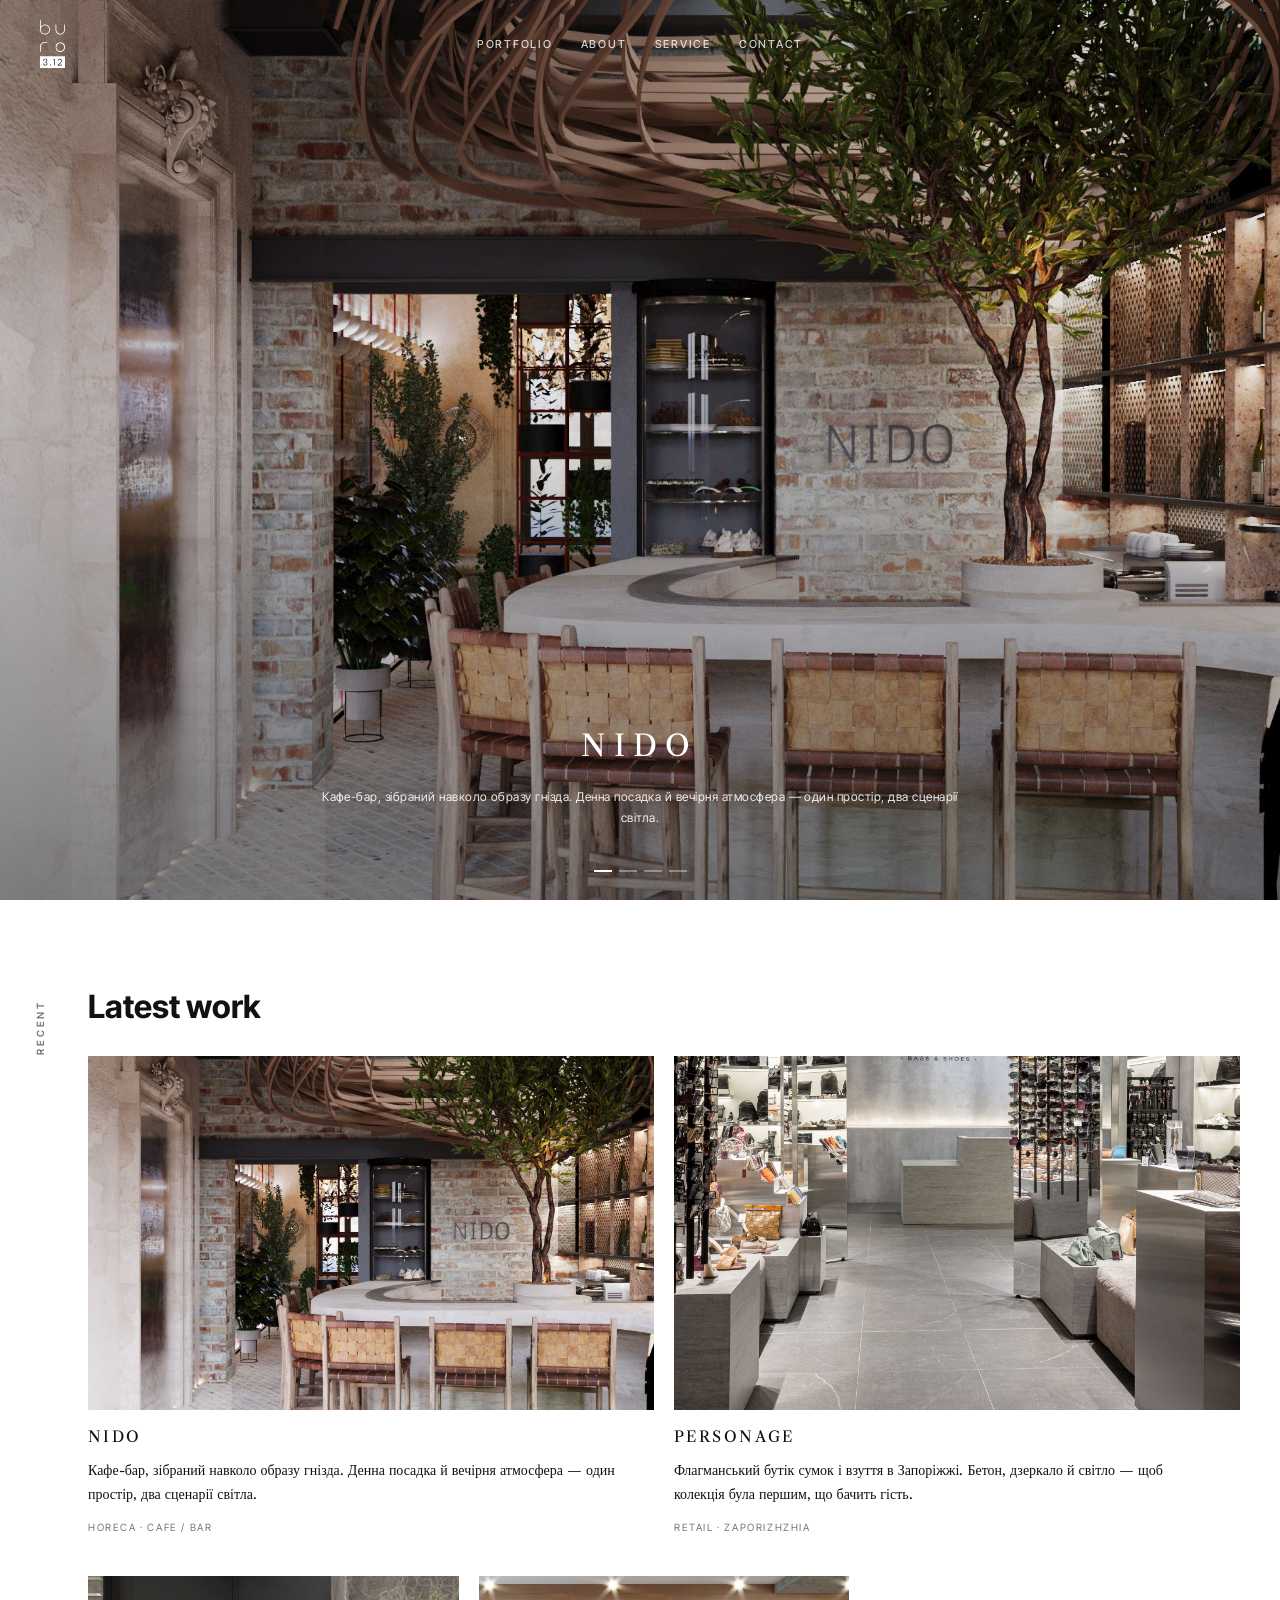
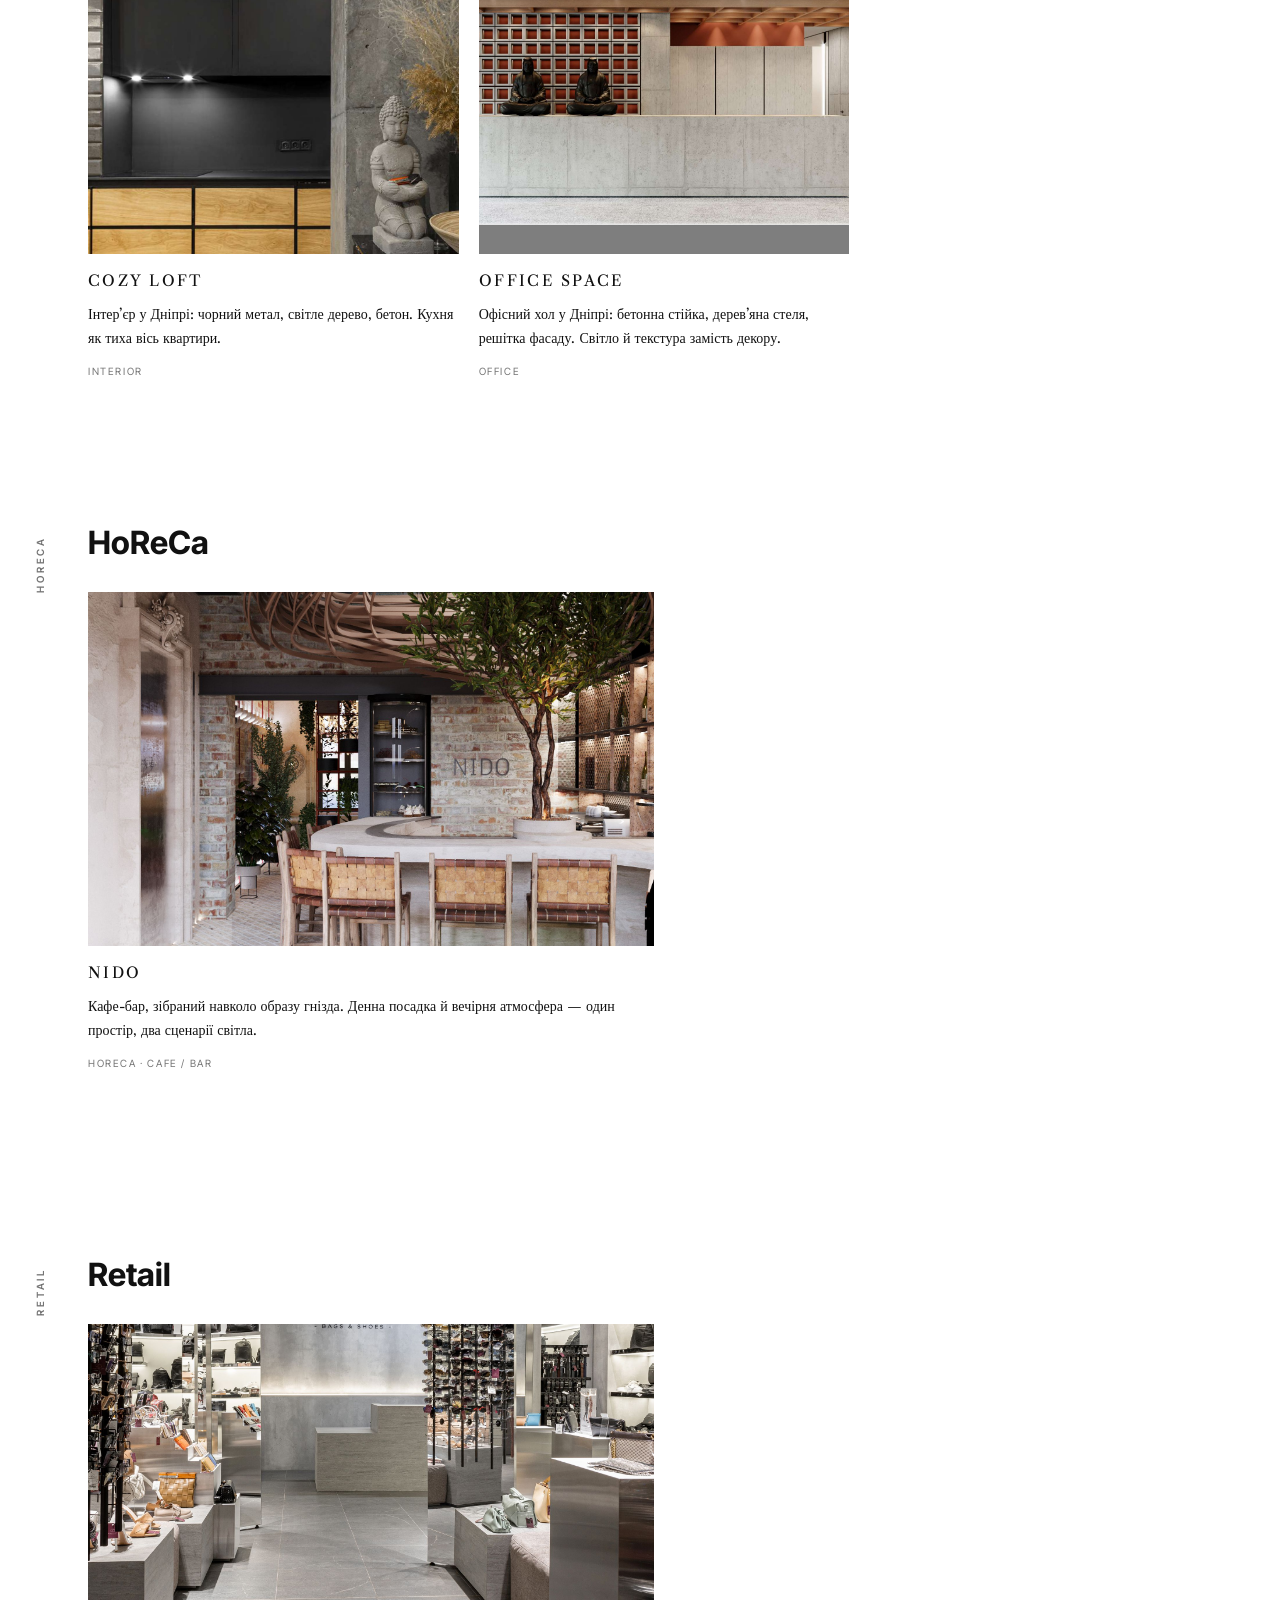
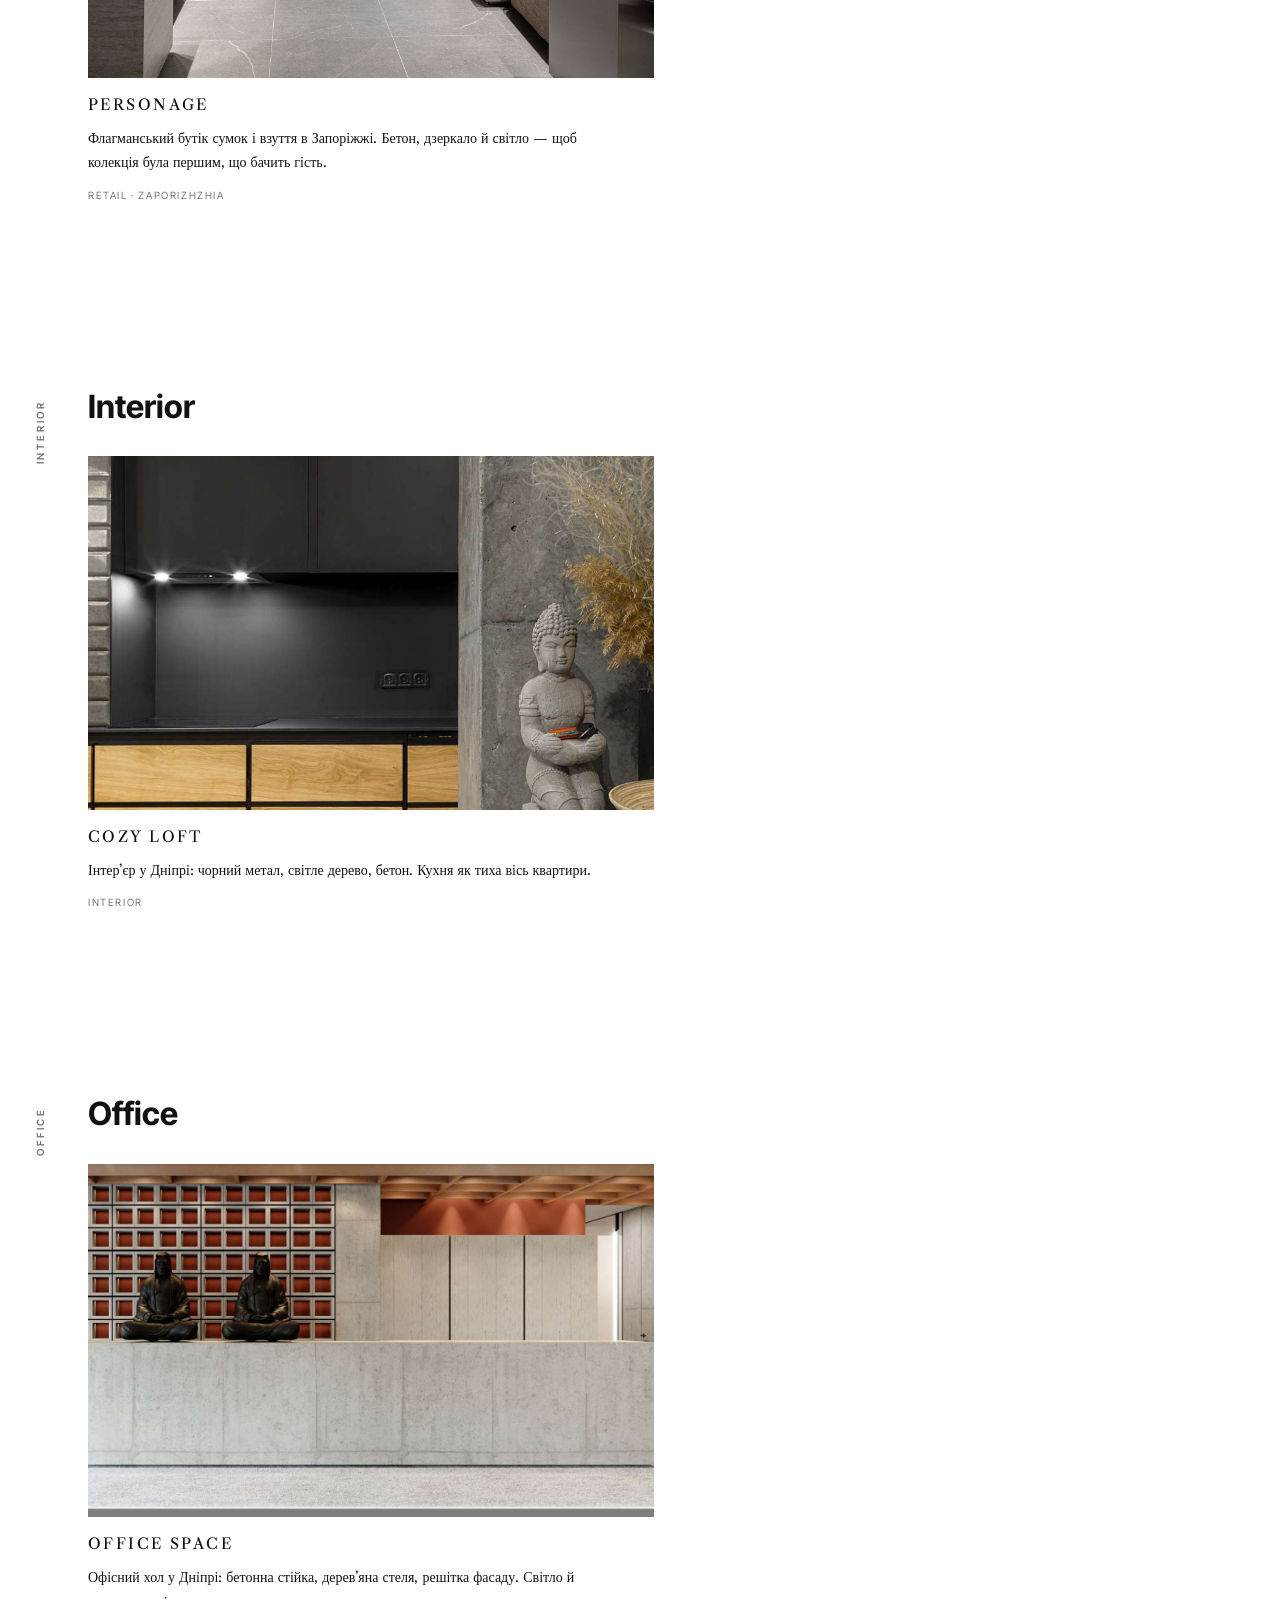
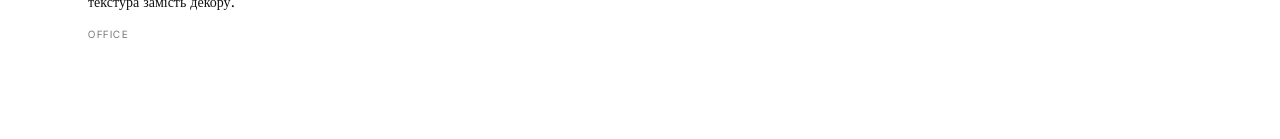
==== index.html @ 3a802e73 "Keep Kyiv, Dnipro, Ukraine only on Contact and drop the repeats elsewhere. Co-authored-by: Cursor <c" ====
﻿<!DOCTYPE html>
<html lang="uk">
<head>
<meta charset="UTF-8">
<meta name="viewport" content="width=device-width, initial-scale=1.0">
<title>buro 3.12</title>
<meta name="description" content="Архітектурне бюро комерційних просторів.">
<link rel="icon" href="img/logo-on-light.svg" type="image/svg+xml">
<link rel="preconnect" href="https://fonts.googleapis.com">
<link rel="preconnect" href="https://fonts.gstatic.com" crossorigin>
<link href="https://fonts.googleapis.com/css2?family=Inter+Tight:wght@400;500;600&family=Libre+Caslon+Text:ital,wght@0,400;0,700;1,400&display=swap" rel="stylesheet">
<link rel="stylesheet" href="css/site.css?v=11">
</head>
<body class="home">

<header class="site-header">
  <a class="brand" href="index.html" aria-label="buro 3.12">
    <img src="img/logo-on-photo.svg" alt="buro 3.12">
  </a>
  <nav class="nav-text">
    <a href="portfolio.html">Portfolio</a>
    <a href="about.html">About</a>
    <a href="services.html">Service</a>
    <a href="contact.html">Contact</a>
  </nav>
</header>

<section class="hero-slider" id="heroSlider">
  <a class="slide is-on" href="project-nido.html">
    <img src="img/nido-hero.jpg" alt="NIDO">
    <div class="slide-veil"></div>
    <div class="slide-copy">
      <h1>NIDO</h1>
      <p>Кафе-бар, зібраний навколо образу гнізда. Денна посадка й вечірня атмосфера — один простір, два сценарії світла.</p>
    </div>
  </a>
  <a class="slide" href="project-personage.html">
    <img src="img/personage-hero.jpg" alt="PERSONAGE">
    <div class="slide-veil"></div>
    <div class="slide-copy">
      <h1>PERSONAGE</h1>
      <p>Флагманський бутік сумок і взуття в Запоріжжі. Бетон, дзеркало й світло — щоб колекція була першим, що бачить гість.</p>
    </div>
  </a>
  <a class="slide" href="project-loft.html">
    <img src="img/loft-hero.jpg" alt="Cozy loft">
    <div class="slide-veil"></div>
    <div class="slide-copy">
      <h1>Cozy loft</h1>
      <p>Інтер’єр у Дніпрі: чорний метал, світле дерево, бетон. Кухня як тиха вісь квартири.</p>
    </div>
  </a>
  <a class="slide" href="project-office.html">
    <img src="img/office-hero.jpg" alt="Office space">
    <div class="slide-veil"></div>
    <div class="slide-copy">
      <h1>Office space</h1>
      <p>Офісний хол у Дніпрі: бетонна стійка, дерев’яна стеля, решітка фасаду. Світло й текстура замість декору.</p>
    </div>
  </a>
  <button class="arr prev" type="button" aria-label="Previous">
    <svg viewBox="0 0 24 24" fill="none" stroke="currentColor" stroke-width="1.4"><path d="M15 5L8 12l7 7"/></svg>
  </button>
  <button class="arr next" type="button" aria-label="Next">
    <svg viewBox="0 0 24 24" fill="none" stroke="currentColor" stroke-width="1.4"><path d="M9 5l7 7-7 7"/></svg>
  </button>
  <div class="dots" id="dots"></div>
</section>

<main>
  <section class="journal">
    <p class="journal-side">Recent</p>
    <div class="journal-inner">
      <h2 class="page-title">Latest work</h2>
      <div class="journal-featured">
        <a class="j-card" href="project-nido.html">
          <img src="img/nido-hero.jpg" alt="NIDO">
          <h3>NIDO</h3>
          <p>Кафе-бар, зібраний навколо образу гнізда. Денна посадка й вечірня атмосфера — один простір, два сценарії світла.</p>
          <span>HoReCa · Cafe / Bar</span>
        </a>
        <a class="j-card" href="project-personage.html">
          <img src="img/personage-hero.jpg" alt="PERSONAGE">
          <h3>PERSONAGE</h3>
          <p>Флагманський бутік сумок і взуття в Запоріжжі. Бетон, дзеркало й світло — щоб колекція була першим, що бачить гість.</p>
          <span>Retail · Zaporizhzhia</span>
        </a>
      </div>
      <div class="journal-grid">
        <a class="j-card" href="project-loft.html">
          <img src="img/loft-hero.jpg" alt="Cozy loft">
          <h3>Cozy loft</h3>
          <p>Інтер’єр у Дніпрі: чорний метал, світле дерево, бетон. Кухня як тиха вісь квартири.</p>
          <span>Interior</span>
        </a>
        <a class="j-card" href="project-office.html">
          <img src="img/office-hero.jpg" alt="Office space">
          <h3>Office space</h3>
          <p>Офісний хол у Дніпрі: бетонна стійка, дерев’яна стеля, решітка фасаду. Світло й текстура замість декору.</p>
          <span>Office</span>
        </a>
      </div>
    </div>
  </section>

  <section class="journal">
    <p class="journal-side">HoReCa</p>
    <div class="journal-inner">
      <h2 class="page-title">HoReCa</h2>
      <div class="journal-featured">
        <a class="j-card" href="project-nido.html">
          <img src="img/nido-hero.jpg" alt="NIDO">
          <h3>NIDO</h3>
          <p>Кафе-бар, зібраний навколо образу гнізда. Денна посадка й вечірня атмосфера — один простір, два сценарії світла.</p>
          <span>HoReCa · Cafe / Bar</span>
        </a>
      </div>
    </div>
  </section>

  <section class="journal">
    <p class="journal-side">Retail</p>
    <div class="journal-inner">
      <h2 class="page-title">Retail</h2>
      <div class="journal-featured">
        <a class="j-card" href="project-personage.html">
          <img src="img/personage-hero.jpg" alt="PERSONAGE">
          <h3>PERSONAGE</h3>
          <p>Флагманський бутік сумок і взуття в Запоріжжі. Бетон, дзеркало й світло — щоб колекція була першим, що бачить гість.</p>
          <span>Retail · Zaporizhzhia</span>
        </a>
      </div>
    </div>
  </section>

  <section class="journal">
    <p class="journal-side">Interior</p>
    <div class="journal-inner">
      <h2 class="page-title">Interior</h2>
      <div class="journal-featured">
        <a class="j-card" href="project-loft.html">
          <img src="img/loft-hero.jpg" alt="Cozy loft">
          <h3>Cozy loft</h3>
          <p>Інтер’єр у Дніпрі: чорний метал, світле дерево, бетон. Кухня як тиха вісь квартири.</p>
          <span>Interior</span>
        </a>
      </div>
    </div>
  </section>

  <section class="journal">
    <p class="journal-side">Office</p>
    <div class="journal-inner">
      <h2 class="page-title">Office</h2>
      <div class="journal-featured">
        <a class="j-card" href="project-office.html">
          <img src="img/office-hero.jpg" alt="Office space">
          <h3>Office space</h3>
          <p>Офісний хол у Дніпрі: бетонна стійка, дерев’яна стеля, решітка фасаду. Світло й текстура замість декору.</p>
          <span>Office</span>
        </a>
      </div>
    </div>
  </section>
</main>

<script src="js/site.js?v=10"></script>
</body>
</html>
---- css/site.css ----
:root {
  --ink: #111;
  --paper: #fff;
  --muted: #757575;
  --line: #e6e6e6;
  --serif: "Libre Caslon Text", "Times New Roman", serif;
  --sans: "Inter Tight", Helvetica, Arial, sans-serif;
}
*, *::before, *::after { box-sizing: border-box; margin: 0; padding: 0; }
html { scroll-behavior: smooth; }
body {
  background: var(--paper);
  color: var(--ink);
  font-family: var(--sans);
  font-size: 15px;
  line-height: 1.7;
  -webkit-font-smoothing: antialiased;
}
img, video { max-width: 100%; display: block; }
a { color: inherit; text-decoration: none; }
button, input, select, textarea { font-family: inherit; color: inherit; }
button { background: none; border: none; cursor: pointer; }
::selection { background: var(--ink); color: var(--paper); }
:focus-visible { outline: 1px solid var(--ink); outline-offset: 3px; }

.site-header {
  position: fixed; inset: 0 0 auto 0;
  z-index: 50;
  height: 88px;
  display: grid;
  grid-template-columns: 1fr auto 1fr;
  align-items: center;
  padding: 0 40px;
  background: transparent;
  transition: background .25s ease, color .25s ease;
}
.page .site-header { color: var(--ink); }
.home .site-header,
.has-hero .site-header { color: var(--paper); }
.site-header.is-solid {
  background: var(--paper);
  color: var(--ink);
}
.brand { justify-self: start; }
.brand img { height: 48px; width: auto; display: block; }
.nav-text {
  justify-self: center;
  display: flex; gap: 28px;
  font-size: 11px;
  font-weight: 500;
  letter-spacing: .16em;
  text-transform: uppercase;
}
.nav-text a { opacity: .78; transition: opacity .2s; }
.nav-text a:hover, .nav-text a.active { opacity: 1; }

/* HOME SLIDER */
.hero-slider {
  position: relative;
  height: 100svh;
  overflow: hidden;
  background: var(--ink);
}
.slide {
  position: absolute; inset: 0;
  opacity: 0;
  pointer-events: none;
  transition: opacity 1.1s ease;
}
.slide.is-on {
  opacity: 1;
  pointer-events: auto;
  z-index: 1;
}
.slide img {
  width: 100%; height: 100%;
  object-fit: cover;
}
.slide-veil {
  position: absolute; inset: 0;
  background: linear-gradient(180deg, rgba(0,0,0,.18) 0%, rgba(0,0,0,.08) 40%, rgba(0,0,0,.45) 100%);
}
.slide-copy {
  position: absolute; left: 0; right: 0; bottom: 72px;
  z-index: 2;
  text-align: center;
  color: var(--paper);
  padding: 0 24px;
}
.slide-copy h1 {
  font-family: var(--serif);
  font-weight: 400;
  font-size: clamp(1.4rem, 3vw, 1.85rem);
  letter-spacing: .28em;
  text-transform: uppercase;
  margin-bottom: 16px;
}
.slide-copy p {
  max-width: 42rem;
  margin: 0 auto;
  font-size: 12px;
  font-weight: 400;
  letter-spacing: .04em;
  line-height: 1.7;
  opacity: .9;
}
.arr {
  position: absolute; top: 50%; z-index: 3;
  width: 48px; height: 48px;
  transform: translateY(-50%);
  color: var(--paper);
  opacity: 0;
  transition: opacity .25s;
}
.hero-slider:hover .arr { opacity: .85; }
.arr:hover { opacity: 1; }
.arr.prev { left: 18px; }
.arr.next { right: 18px; }
.arr svg { width: 22px; height: 22px; display: block; margin: 0 auto; }
.dots {
  position: absolute; left: 0; right: 0; bottom: 28px; z-index: 3;
  display: flex; justify-content: center; gap: 7px;
}
.dots button {
  width: 18px; height: 2px;
  background: var(--paper);
  opacity: .35;
}
.dots button.is-on { opacity: 1; }

/* INNER */
.wrap { width: min(1180px, calc(100% - 56px)); margin: 0 auto; }
.page-main { padding: 128px 0 96px; }
.kicker {
  font-size: 10px;
  font-weight: 600;
  letter-spacing: .22em;
  text-transform: uppercase;
  color: var(--muted);
}
h1.page-title, .project-head h1 {
  font-family: var(--serif);
  font-weight: 400;
  letter-spacing: .18em;
  text-transform: uppercase;
}
.page-title { font-size: clamp(1.5rem, 3vw, 2rem); margin: 14px 0 22px; }
.lead { max-width: 38rem; color: var(--muted); font-family: var(--serif); font-size: 1.02rem; line-height: 1.75; }

/* PORTFOLIO GRID */
.work-grid {
  padding: 128px 40px 80px;
  display: grid;
  grid-template-columns: repeat(2, 1fr);
  gap: 28px 18px;
}
.work-card img { width: 100%; aspect-ratio: 4/5; object-fit: cover; }
.work-card h2 {
  font-family: var(--serif);
  font-size: .95rem;
  font-weight: 400;
  letter-spacing: .16em;
  text-transform: uppercase;
  margin-top: 12px;
}
.work-card span {
  display: block;
  font-size: 10px;
  letter-spacing: .16em;
  text-transform: uppercase;
  color: var(--muted);
  margin-top: 4px;
}

/* HOME JOURNAL */
.journal {
  position: relative;
  padding: 80px 40px 56px 88px;
  max-width: 1440px;
  margin: 0 auto;
}
.journal-side {
  position: absolute;
  left: 32px;
  top: 100px;
  writing-mode: vertical-rl;
  transform: rotate(180deg);
  font-size: 10px;
  font-weight: 600;
  letter-spacing: .28em;
  text-transform: uppercase;
  color: var(--muted);
}
.journal .page-title { margin-top: 0; }
.journal-featured {
  display: grid;
  grid-template-columns: 1fr 1fr;
  gap: 36px 20px;
  margin-bottom: 40px;
}
.journal-grid {
  display: grid;
  grid-template-columns: repeat(3, 1fr);
  gap: 36px 20px;
}
.j-card img {
  width: 100%;
  aspect-ratio: 16 / 10;
  object-fit: cover;
  transition: opacity .25s;
}
.journal-grid .j-card img { aspect-ratio: 4 / 3; }
.journal-mix {
  display: grid;
  grid-template-columns: 1.45fr 1fr 1fr;
  gap: 36px 18px;
  align-items: start;
}
.journal-mix .j-card.is-lead img { aspect-ratio: 16 / 10; }
.journal-mix .j-card:not(.is-lead) img { aspect-ratio: 3 / 4; }
.j-card:hover img { opacity: .82; }
.j-card[hidden] { display: none; }

.page-screen { padding: 128px 0 72px; }
.page-screen .journal { padding-top: 40px; }
.page-title-center { text-align: center; margin-bottom: 8px; }
.filters {
  display: flex;
  flex-wrap: wrap;
  gap: 8px 22px;
  margin: 8px 0 36px;
  font-size: 10px;
  font-weight: 500;
  letter-spacing: .18em;
  text-transform: uppercase;
}
.filters button { color: var(--muted); }
.filters button.is-on,
.filters button:hover { color: var(--ink); }

.about-copy {
  font-family: var(--serif);
  font-size: 1.08rem;
  line-height: 1.85;
  max-width: 46rem;
  margin: 28px 0 48px;
}
.about-copy p + p { margin-top: 1.15em; }
.about-cols {
  display: grid;
  grid-template-columns: 1fr 1fr;
  gap: 40px 64px;
  margin-bottom: 56px;
  max-width: 860px;
}
.about-cols h3 {
  font-size: 10px;
  font-weight: 600;
  letter-spacing: .2em;
  text-transform: uppercase;
  margin-bottom: 10px;
}
.about-cols p { color: var(--muted); font-family: var(--serif); }

.inquiry {
  display: grid;
  grid-template-columns: 1fr 1fr;
  gap: 40px 64px;
  margin: 36px 0 56px;
}
.inquiry h2 {
  font-family: var(--serif);
  font-size: 1.15rem;
  font-weight: 400;
  letter-spacing: .14em;
  text-transform: uppercase;
  margin-bottom: 12px;
}
.inquiry a, .inquiry p { font-size: 1.05rem; }

.journal-wide {
  width: 100%;
  aspect-ratio: 16 / 8;
  object-fit: cover;
  margin-top: 48px;
}
.j-card h3 {
  font-family: var(--serif);
  font-size: .95rem;
  font-weight: 400;
  letter-spacing: .16em;
  text-transform: uppercase;
  margin-top: 14px;
}
.j-card p {
  font-family: var(--serif);
  font-size: 14px;
  line-height: 1.75;
  color: var(--ink);
  margin-top: 8px;
  max-width: 38em;
}
.j-card span {
  display: block;
  font-size: 10px;
  letter-spacing: .16em;
  text-transform: uppercase;
  color: var(--muted);
  margin-top: 12px;
}

/* PROJECT */
.project-hero {
  position: relative;
  height: 100svh;
  overflow: hidden;
  color: var(--paper);
}
.project-hero img {
  width: 100%; height: 100%;
  object-fit: cover;
}
.project-hero .slide-veil { pointer-events: none; }
.project-hero-copy {
  position: absolute; inset: 0;
  display: flex; flex-direction: column;
  align-items: center; justify-content: center;
  text-align: center;
  padding: 0 24px 80px;
  z-index: 2;
}
.project-hero-copy .cat {
  font-size: 10px;
  letter-spacing: .22em;
  text-transform: uppercase;
  margin-bottom: 14px;
  opacity: .85;
}
.project-hero-copy h1 {
  font-family: var(--serif);
  font-weight: 400;
  font-size: clamp(1.6rem, 3.4vw, 2.2rem);
  letter-spacing: .28em;
}
.project-hero-copy .lede {
  position: absolute; left: 0; right: 0; bottom: 56px;
  margin: 0 auto;
  max-width: 44rem;
  color: var(--paper);
  font-family: var(--sans);
  font-size: 12px;
  letter-spacing: .04em;
  opacity: .9;
}

.project-intro {
  width: min(1100px, calc(100% - 56px));
  margin: 0 auto;
  padding: 72px 0 48px;
  display: grid;
  grid-template-columns: 220px 1fr;
  gap: 48px 64px;
  align-items: start;
}
.facts h4 {
  font-size: 10px;
  font-weight: 600;
  letter-spacing: .2em;
  text-transform: uppercase;
  margin: 0 0 4px;
}
.facts p { color: var(--muted); font-size: 13px; margin-bottom: 18px; }
.project-intro .story {
  font-family: var(--serif);
  font-size: 1.05rem;
  line-height: 1.8;
}
.project-intro .story p + p { margin-top: 1.1em; }

.trio {
  width: min(1280px, calc(100% - 28px));
  margin: 0 auto 8px;
  display: grid;
  grid-template-columns: 1fr 1fr 1fr;
  gap: 8px;
}
.trio img { width: 100%; height: 72vh; object-fit: cover; }

.split {
  width: min(1100px, calc(100% - 56px));
  margin: 28px auto;
  display: grid;
  grid-template-columns: 1fr 1fr;
  gap: 36px 48px;
  align-items: center;
}
.split img { width: 100%; }
.split p {
  font-family: var(--serif);
  font-size: 1.05rem;
  line-height: 1.8;
}
.caption {
  width: min(720px, calc(100% - 56px));
  margin: 28px auto 48px;
  text-align: center;
  font-family: var(--serif);
  font-size: 1.05rem;
  line-height: 1.8;
}
.wide {
  width: min(1180px, calc(100% - 40px));
  margin: 8px auto 36px;
}
.wide img { width: 100%; max-height: 86vh; object-fit: cover; }

.next-proj {
  display: block;
  text-align: center;
  padding: 56px 24px 24px;
  font-family: var(--serif);
  font-size: 12px;
  letter-spacing: .22em;
  text-transform: uppercase;
}

/* ABOUT / SERVICE / CONTACT */
.cols-2 {
  display: grid;
  grid-template-columns: 1fr 1fr;
  gap: 56px;
  margin-top: 40px;
  max-width: 920px;
}
.cols-2 h3 {
  font-family: var(--serif);
  font-size: 1.05rem;
  font-weight: 400;
  letter-spacing: .08em;
  margin-bottom: 10px;
}
.cols-2 p { color: var(--muted); margin-bottom: 28px; font-family: var(--serif); }
.about-photos {
  margin-top: 56px;
  display: grid;
  grid-template-columns: 1fr 1.15fr 1fr;
  gap: 10px;
}
.about-photos img { width: 100%; height: 420px; object-fit: cover; }

.contact-boxes {
  display: grid;
  grid-template-columns: repeat(3, 1fr);
  gap: 12px;
  margin: 40px 0 48px;
}
.contact-boxes article {
  background: #f3f3f3;
  padding: 32px 24px;
  text-align: center;
}
.contact-boxes h3 {
  font-size: 10px;
  letter-spacing: .2em;
  text-transform: uppercase;
  margin-bottom: 8px;
}
.contact-boxes p, .contact-boxes a { color: var(--muted); font-size: 14px; }

form { max-width: 640px; display: grid; gap: 18px; }
label {
  display: block;
  font-size: 10px;
  letter-spacing: .18em;
  text-transform: uppercase;
  margin-bottom: 8px;
  color: var(--muted);
}
input, select, textarea {
  width: 100%;
  border: 0;
  border-bottom: 1px solid var(--line);
  background: transparent;
  padding: 10px 0;
  outline: none;
}
textarea { min-height: 110px; resize: vertical; }
.row-2 { display: grid; grid-template-columns: 1fr 1fr; gap: 18px; }
.btn {
  display: inline-flex; align-items: center; justify-content: center;
  padding: 12px 28px;
  font-size: 10px;
  font-weight: 600;
  letter-spacing: .2em;
  text-transform: uppercase;
  background: var(--ink);
  color: var(--paper);
  border: 1px solid var(--ink);
  width: fit-content;
}
.form-note { font-size: 12px; color: var(--muted); }

footer.site-foot {
  padding: 28px 40px 36px;
  display: flex; justify-content: space-between; gap: 16px; flex-wrap: wrap;
  font-size: 10px;
  letter-spacing: .16em;
  text-transform: uppercase;
  color: var(--muted);
}

@media (max-width: 900px) {
  .site-header { padding: 0 18px; height: 72px; }
  .nav-text { gap: 14px; font-size: 9px; }
  .brand img { height: 40px; }
  .journal { padding: 64px 18px 40px; }
  .journal-side {
    position: static;
    writing-mode: horizontal-tb;
    transform: none;
    margin-bottom: 10px;
  }
  .journal-featured, .journal-grid, .journal-mix, .work-grid, .project-intro, .split, .cols-2, .contact-boxes, .about-photos, .trio, .about-cols, .inquiry {
    grid-template-columns: 1fr;
  }
  .journal-mix .j-card img { aspect-ratio: 16 / 10; }
  .trio img { height: 52vh; }
  .work-grid { padding: 100px 18px 64px; }
  .about-photos img { height: 260px; }
  .row-2 { grid-template-columns: 1fr; }
  .arr { opacity: .7; }
}
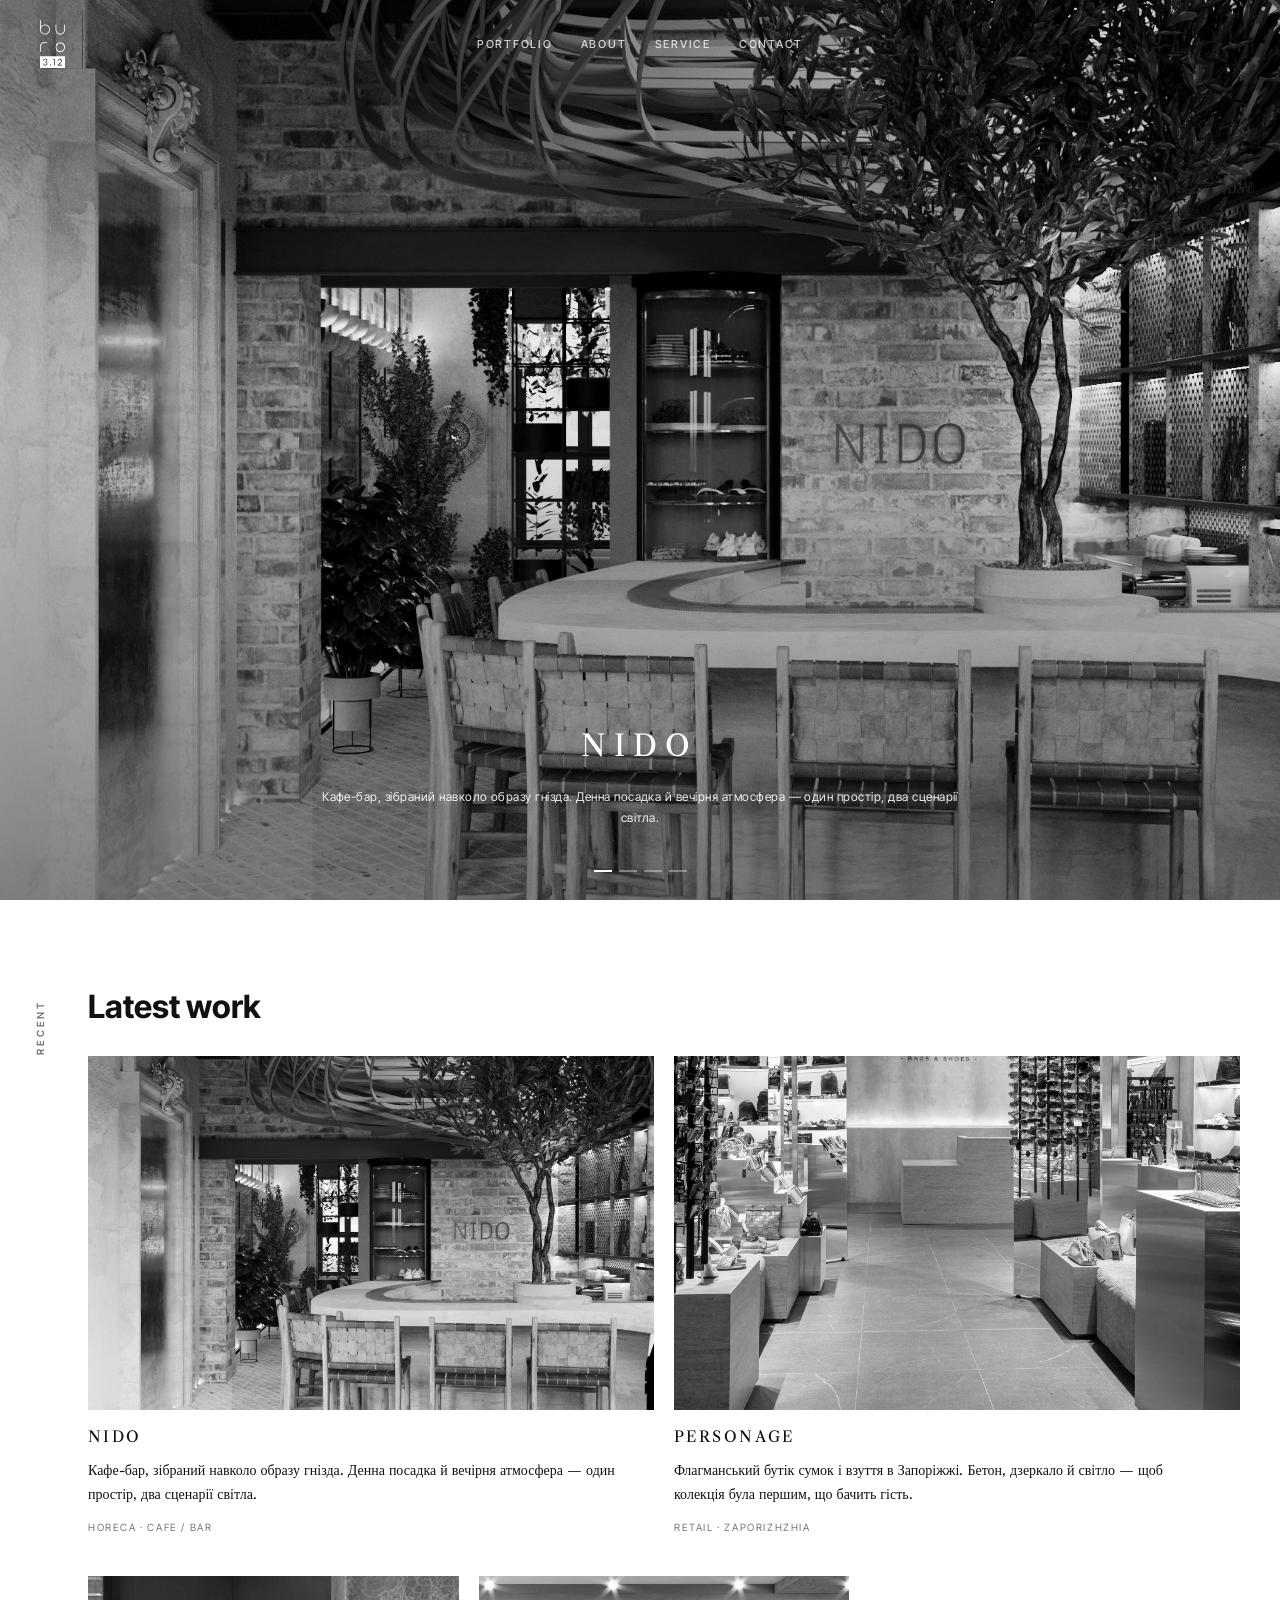
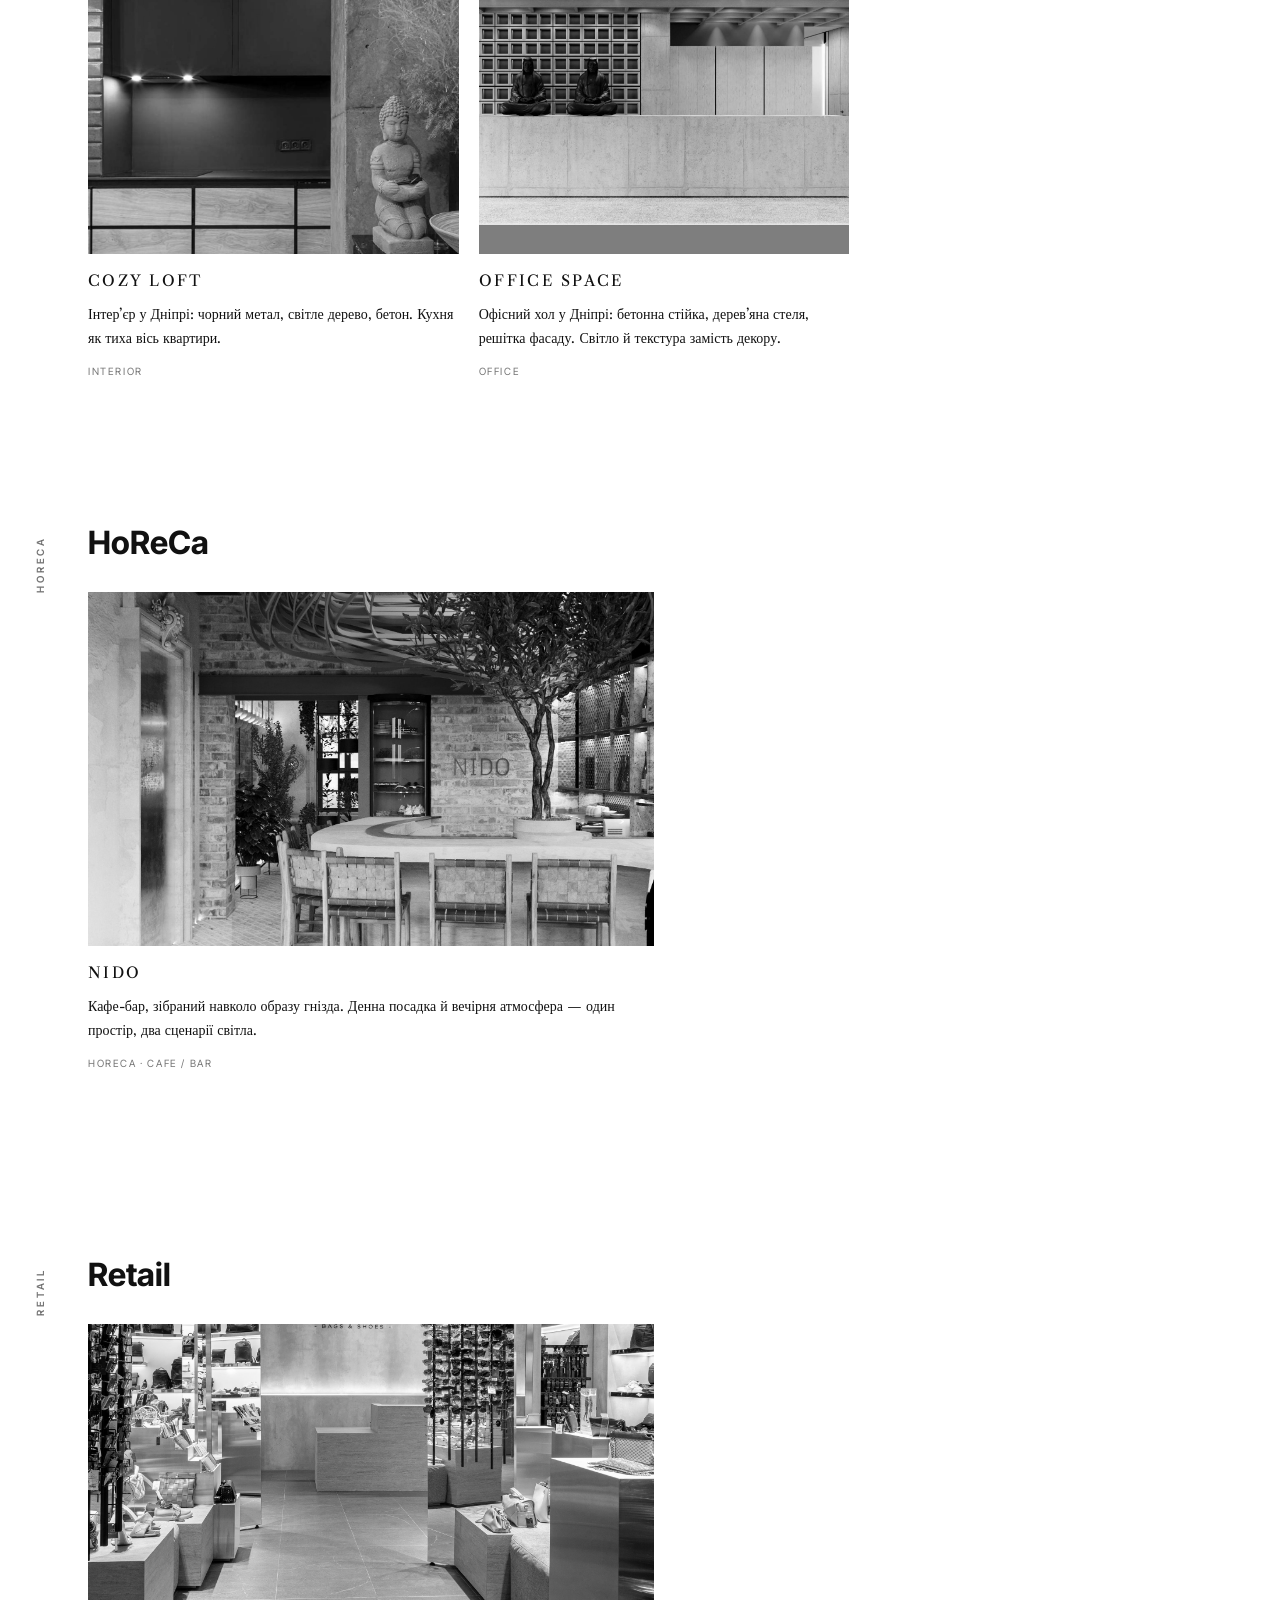
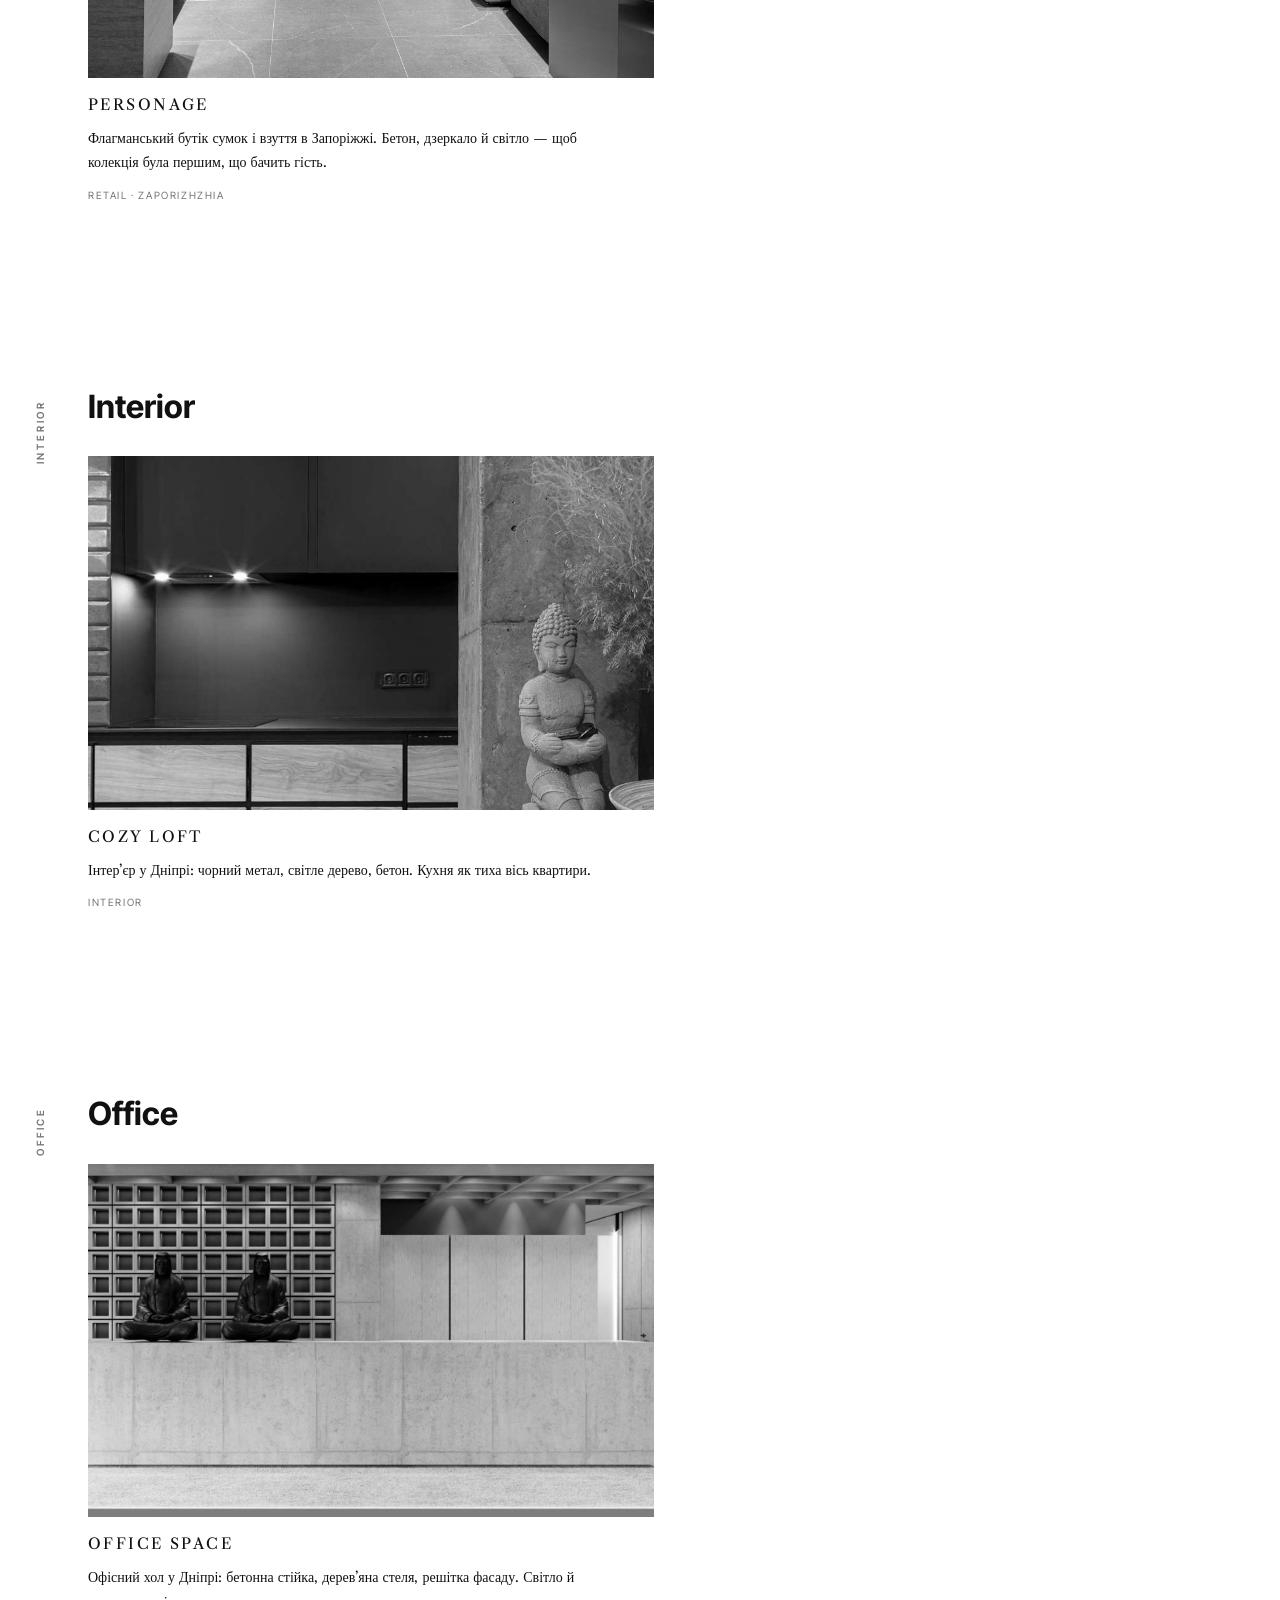
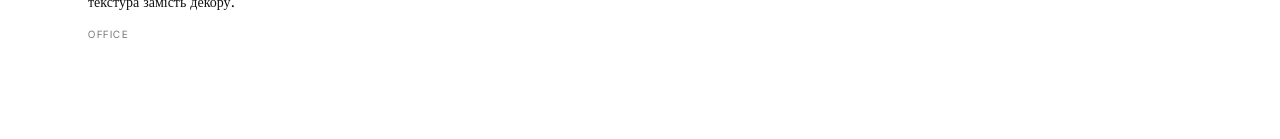
==== commit 265296bb: "Bring back grayscale photos that turn color on hover. Co-authored-by: Cursor <cursoragent@cursor.com" ====
--- a/index.html
+++ b/index.html
@@ -9,7 +9,7 @@
 <link rel="preconnect" href="https://fonts.googleapis.com">
 <link rel="preconnect" href="https://fonts.gstatic.com" crossorigin>
 <link href="https://fonts.googleapis.com/css2?family=Inter+Tight:wght@400;500;600&family=Libre+Caslon+Text:ital,wght@0,400;0,700;1,400&display=swap" rel="stylesheet">
-<link rel="stylesheet" href="css/site.css?v=11">
+<link rel="stylesheet" href="css/site.css?v=12">
 </head>
 <body class="home">
 
--- a/css/site.css
+++ b/css/site.css
@@ -75,6 +75,13 @@
 .slide img {
   width: 100%; height: 100%;
   object-fit: cover;
+  filter: grayscale(1) contrast(1.08);
+  transform: scale(1.04);
+  transition: filter .45s ease, transform .6s ease;
+}
+.hero-slider:hover .slide.is-on img {
+  filter: grayscale(0);
+  transform: scale(1.06);
 }
 .slide-veil {
   position: absolute; inset: 0;
@@ -154,7 +161,14 @@
   grid-template-columns: repeat(2, 1fr);
   gap: 28px 18px;
 }
-.work-card img { width: 100%; aspect-ratio: 4/5; object-fit: cover; }
+.work-card img {
+  width: 100%;
+  aspect-ratio: 4/5;
+  object-fit: cover;
+  filter: grayscale(1);
+  transition: filter .45s ease, transform .6s ease;
+}
+.work-card:hover img { filter: grayscale(0); transform: scale(1.03); }
 .work-card h2 {
   font-family: var(--serif);
   font-size: .95rem;
@@ -207,7 +221,9 @@
   width: 100%;
   aspect-ratio: 16 / 10;
   object-fit: cover;
-  transition: opacity .25s;
+  filter: grayscale(1);
+  transition: filter .45s ease, transform .6s ease;
+  display: block;
 }
 .journal-grid .j-card img { aspect-ratio: 4 / 3; }
 .journal-mix {
@@ -218,7 +234,7 @@
 }
 .journal-mix .j-card.is-lead img { aspect-ratio: 16 / 10; }
 .journal-mix .j-card:not(.is-lead) img { aspect-ratio: 3 / 4; }
-.j-card:hover img { opacity: .82; }
+.j-card:hover img { filter: grayscale(0); transform: scale(1.03); }
 .j-card[hidden] { display: none; }
 
 .page-screen { padding: 128px 0 72px; }
@@ -283,6 +299,12 @@
   aspect-ratio: 16 / 8;
   object-fit: cover;
   margin-top: 48px;
+  filter: grayscale(1);
+  transition: filter .45s ease, transform .6s ease;
+}
+.journal-wide:hover {
+  filter: grayscale(0);
+  transform: scale(1.03);
 }
 .j-card h3 {
   font-family: var(--serif);
@@ -319,6 +341,13 @@
 .project-hero img {
   width: 100%; height: 100%;
   object-fit: cover;
+  filter: grayscale(1) contrast(1.08);
+  transform: scale(1.04);
+  transition: filter .45s ease, transform .6s ease;
+}
+.project-hero:hover img {
+  filter: grayscale(0);
+  transform: scale(1.06);
 }
 .project-hero .slide-veil { pointer-events: none; }
 .project-hero-copy {
@@ -384,7 +413,12 @@
   grid-template-columns: 1fr 1fr 1fr;
   gap: 8px;
 }
-.trio img { width: 100%; height: 72vh; object-fit: cover; }
+.trio img {
+  width: 100%; height: 72vh; object-fit: cover;
+  filter: grayscale(1);
+  transition: filter .45s ease, transform .6s ease;
+}
+.trio img:hover { filter: grayscale(0); transform: scale(1.03); }
 
 .split {
   width: min(1100px, calc(100% - 56px));
@@ -394,7 +428,12 @@
   gap: 36px 48px;
   align-items: center;
 }
-.split img { width: 100%; }
+.split img {
+  width: 100%;
+  filter: grayscale(1);
+  transition: filter .45s ease, transform .6s ease;
+}
+.split img:hover { filter: grayscale(0); transform: scale(1.03); }
 .split p {
   font-family: var(--serif);
   font-size: 1.05rem;
@@ -411,8 +450,14 @@
 .wide {
   width: min(1180px, calc(100% - 40px));
   margin: 8px auto 36px;
-}
-.wide img { width: 100%; max-height: 86vh; object-fit: cover; }
+  overflow: hidden;
+}
+.wide img {
+  width: 100%; max-height: 86vh; object-fit: cover;
+  filter: grayscale(1);
+  transition: filter .45s ease, transform .6s ease;
+}
+.wide img:hover { filter: grayscale(0); transform: scale(1.03); }
 
 .next-proj {
   display: block;
@@ -446,7 +491,12 @@
   grid-template-columns: 1fr 1.15fr 1fr;
   gap: 10px;
 }
-.about-photos img { width: 100%; height: 420px; object-fit: cover; }
+.about-photos img {
+  width: 100%; height: 420px; object-fit: cover;
+  filter: grayscale(1);
+  transition: filter .45s ease, transform .6s ease;
+}
+.about-photos img:hover { filter: grayscale(0); transform: scale(1.03); }
 
 .contact-boxes {
   display: grid;
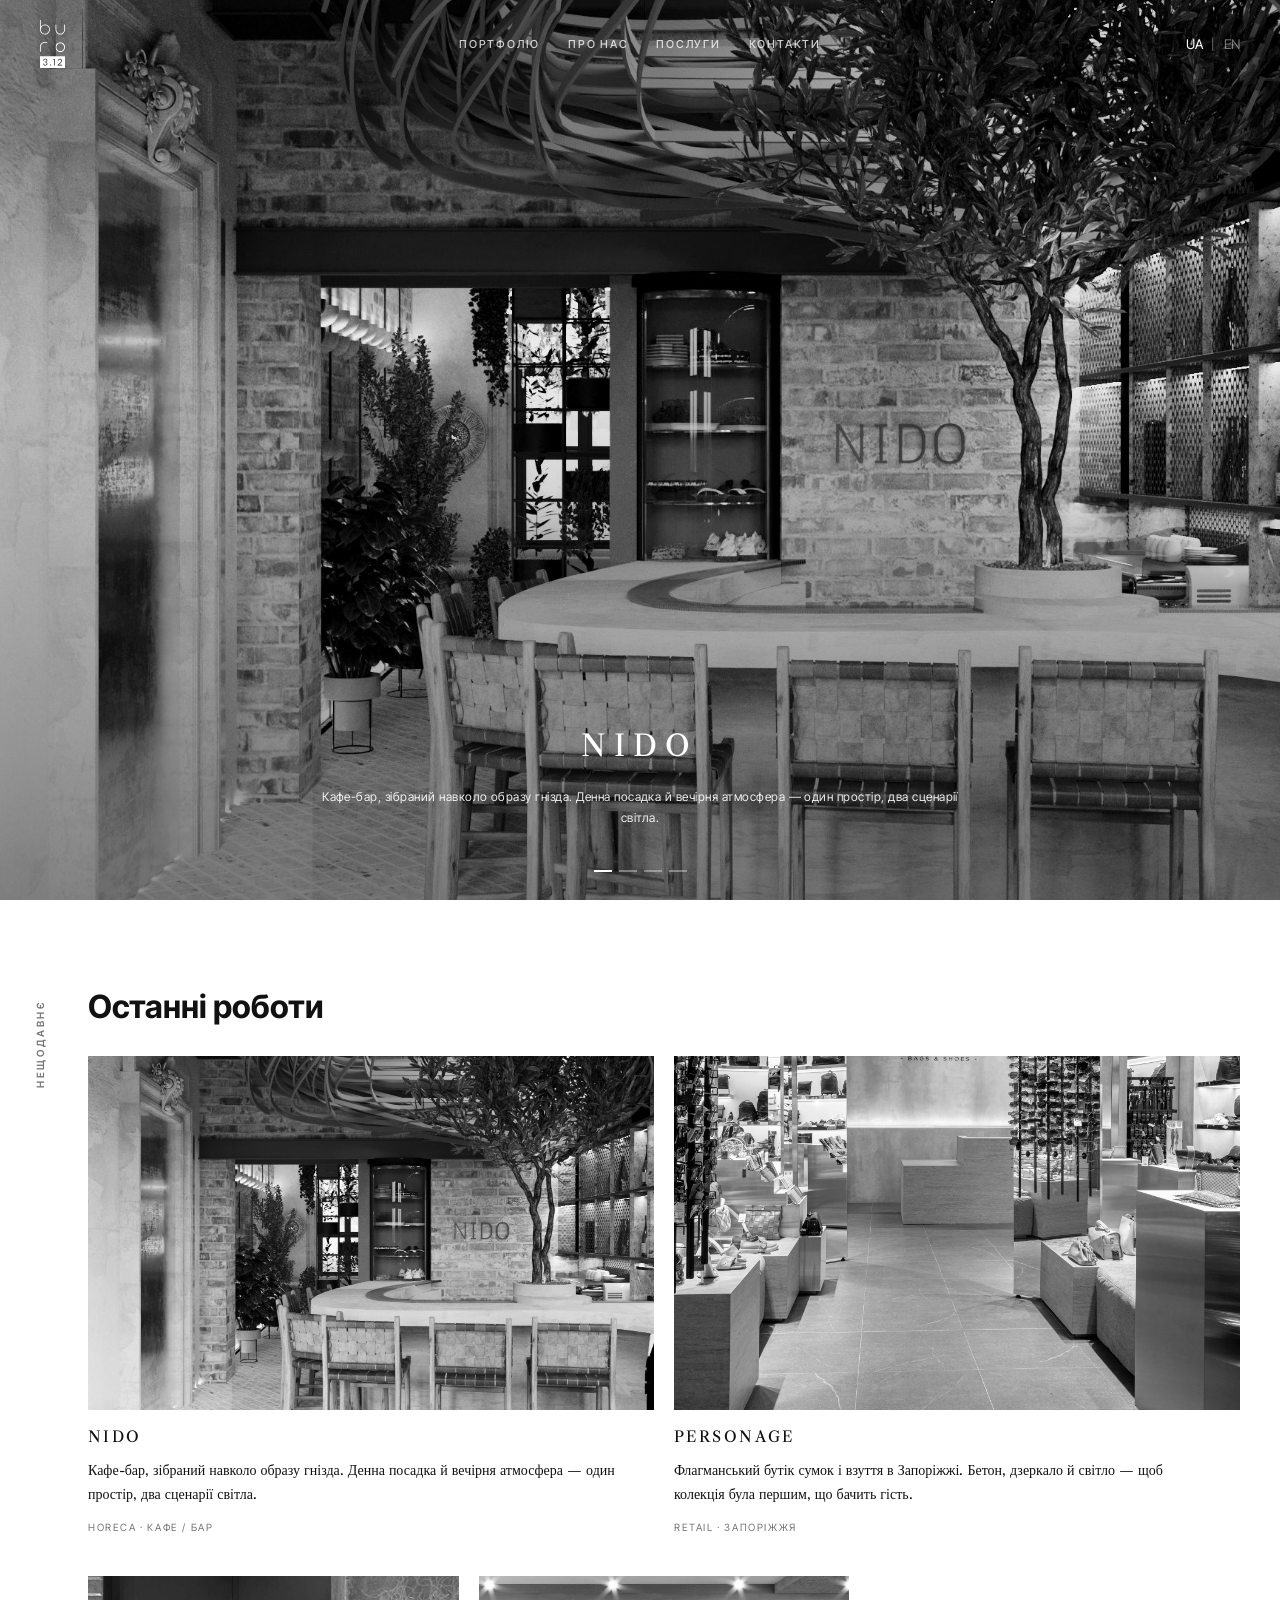
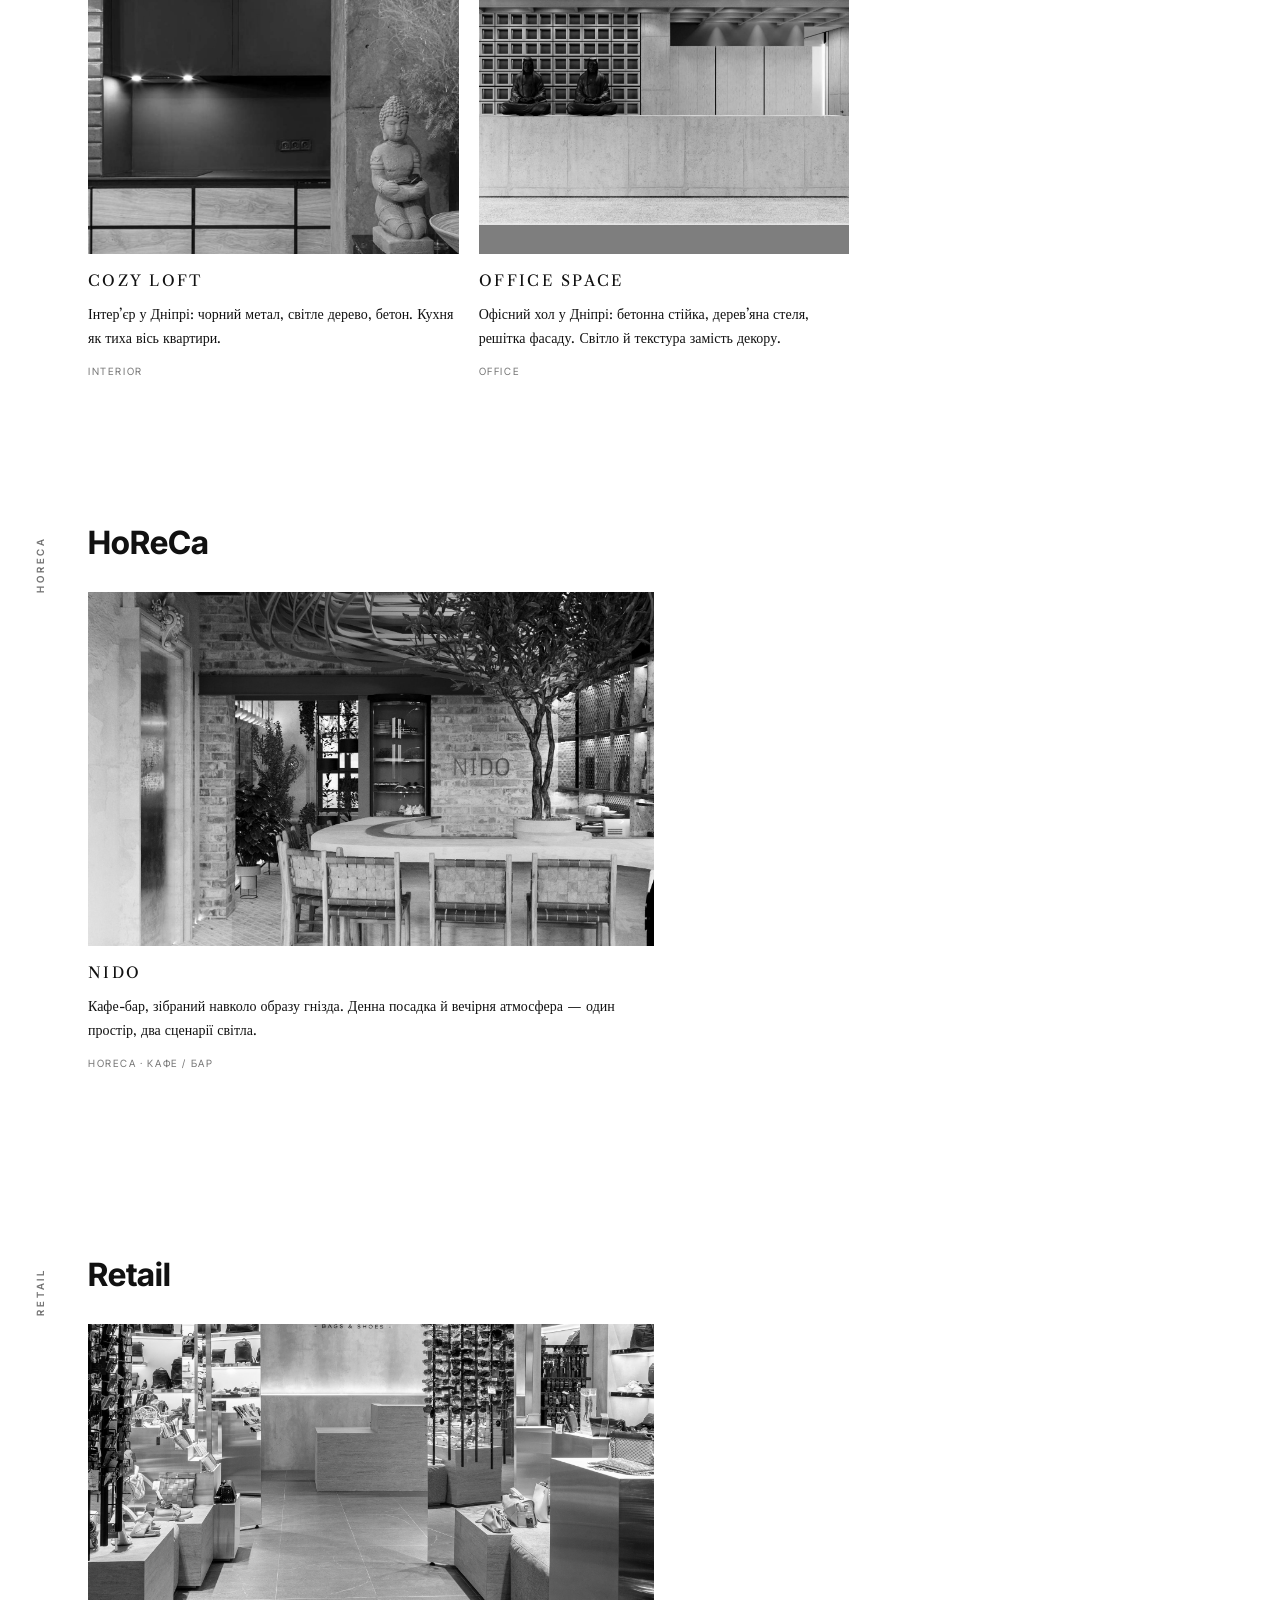
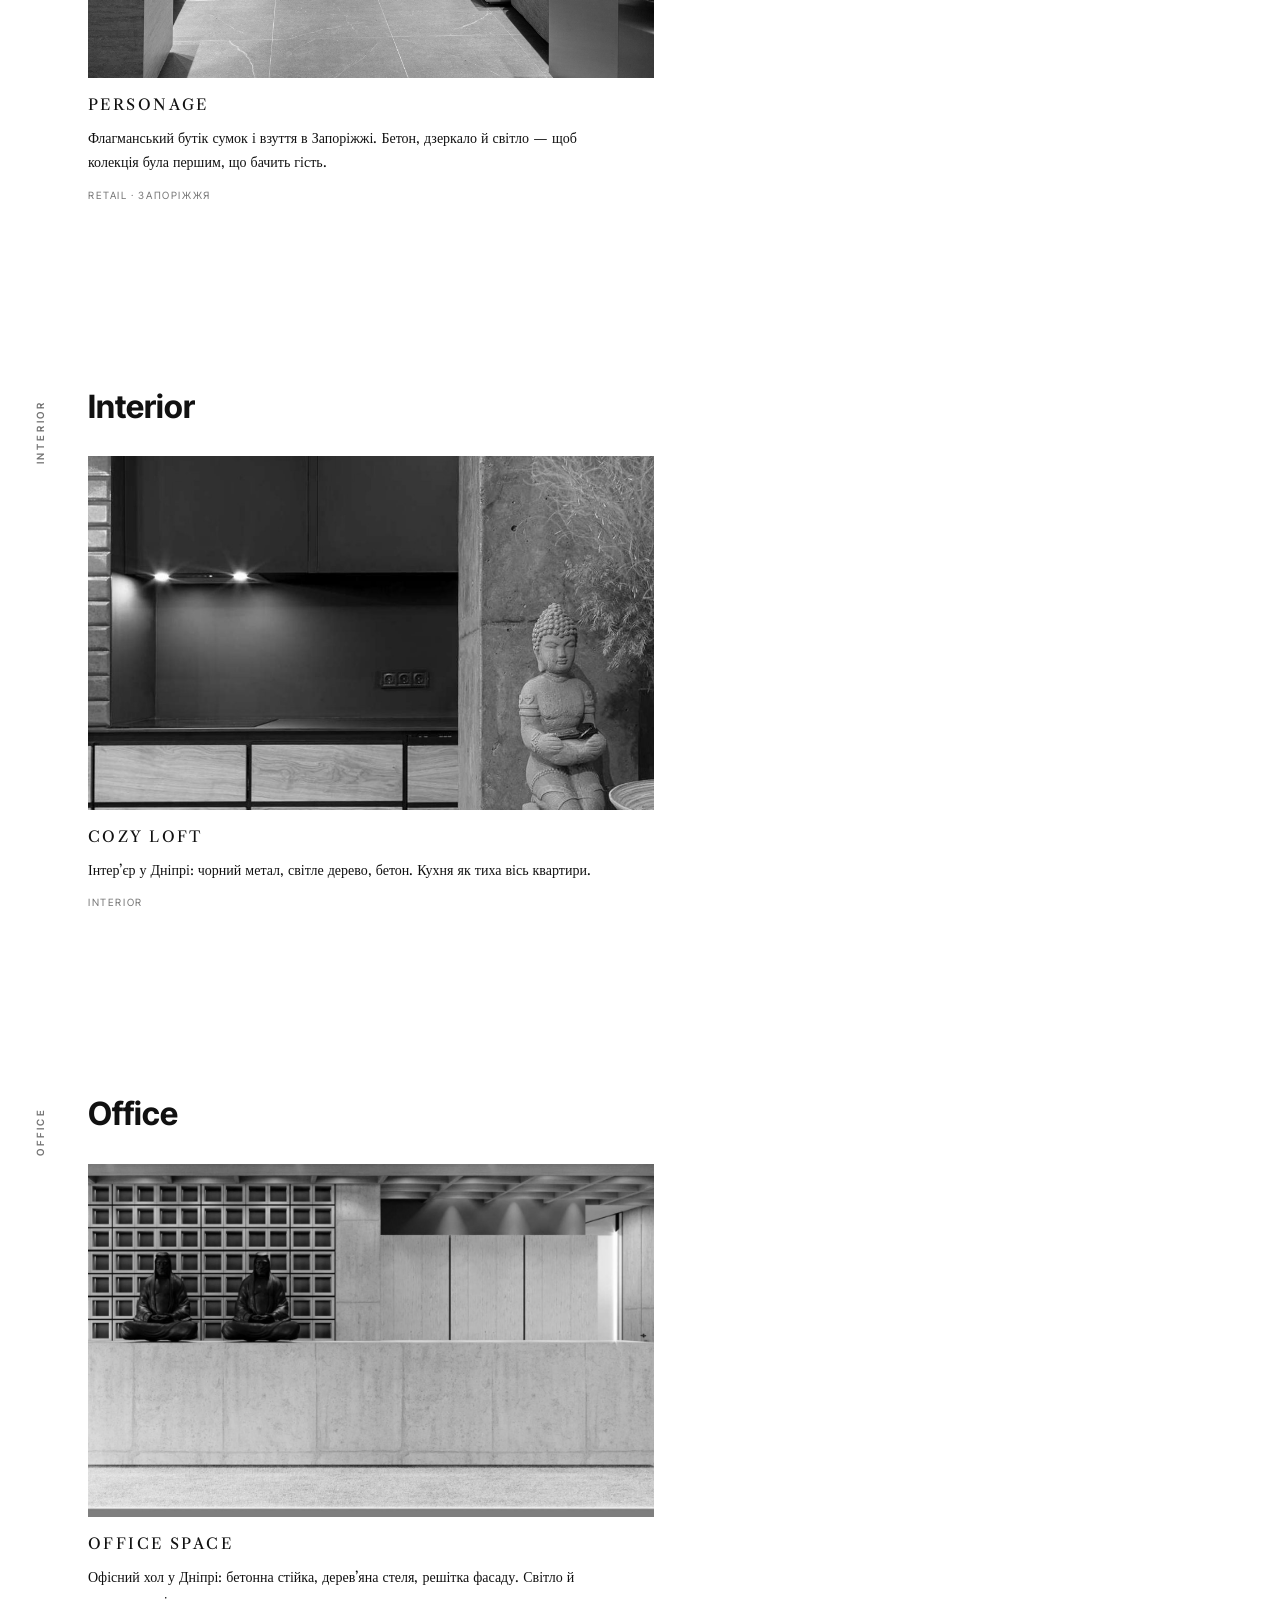
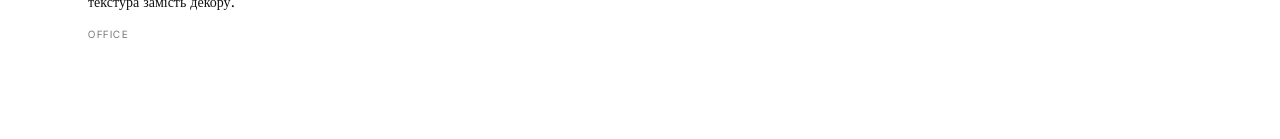
==== commit 535cad2f: "Add a UA / EN language switch in the header across the site. Co-authored-by: Cursor <cursoragent@cur" ====
--- a/index.html
+++ b/index.html
@@ -9,7 +9,7 @@
 <link rel="preconnect" href="https://fonts.googleapis.com">
 <link rel="preconnect" href="https://fonts.gstatic.com" crossorigin>
 <link href="https://fonts.googleapis.com/css2?family=Inter+Tight:wght@400;500;600&family=Libre+Caslon+Text:ital,wght@0,400;0,700;1,400&display=swap" rel="stylesheet">
-<link rel="stylesheet" href="css/site.css?v=12">
+<link rel="stylesheet" href="css/site.css?v=13">
 </head>
 <body class="home">
 
@@ -18,11 +18,16 @@
     <img src="img/logo-on-photo.svg" alt="buro 3.12">
   </a>
   <nav class="nav-text">
-    <a href="portfolio.html">Portfolio</a>
-    <a href="about.html">About</a>
-    <a href="services.html">Service</a>
-    <a href="contact.html">Contact</a>
+    <a href="portfolio.html" data-i18n="nav_portfolio">Портфоліо</a>
+    <a href="about.html" data-i18n="nav_about">Про нас</a>
+    <a href="services.html" data-i18n="nav_service">Послуги</a>
+    <a href="contact.html" data-i18n="nav_contact">Контакти</a>
   </nav>
+  <div class="lang-switch">
+    <button type="button" data-lang="uk">UA</button>
+    <span aria-hidden="true">|</span>
+    <button type="button" data-lang="en">EN</button>
+  </div>
 </header>
 
 <section class="hero-slider" id="heroSlider">
@@ -31,7 +36,7 @@
     <div class="slide-veil"></div>
     <div class="slide-copy">
       <h1>NIDO</h1>
-      <p>Кафе-бар, зібраний навколо образу гнізда. Денна посадка й вечірня атмосфера — один простір, два сценарії світла.</p>
+      <p data-i18n="nido_p">Кафе-бар, зібраний навколо образу гнізда. Денна посадка й вечірня атмосфера — один простір, два сценарії світла.</p>
     </div>
   </a>
   <a class="slide" href="project-personage.html">
@@ -39,7 +44,7 @@
     <div class="slide-veil"></div>
     <div class="slide-copy">
       <h1>PERSONAGE</h1>
-      <p>Флагманський бутік сумок і взуття в Запоріжжі. Бетон, дзеркало й світло — щоб колекція була першим, що бачить гість.</p>
+      <p data-i18n="personage_p">Флагманський бутік сумок і взуття в Запоріжжі. Бетон, дзеркало й світло — щоб колекція була першим, що бачить гість.</p>
     </div>
   </a>
   <a class="slide" href="project-loft.html">
@@ -47,7 +52,7 @@
     <div class="slide-veil"></div>
     <div class="slide-copy">
       <h1>Cozy loft</h1>
-      <p>Інтер’єр у Дніпрі: чорний метал, світле дерево, бетон. Кухня як тиха вісь квартири.</p>
+      <p data-i18n="loft_p">Інтер’єр у Дніпрі: чорний метал, світле дерево, бетон. Кухня як тиха вісь квартири.</p>
     </div>
   </a>
   <a class="slide" href="project-office.html">
@@ -55,13 +60,13 @@
     <div class="slide-veil"></div>
     <div class="slide-copy">
       <h1>Office space</h1>
-      <p>Офісний хол у Дніпрі: бетонна стійка, дерев’яна стеля, решітка фасаду. Світло й текстура замість декору.</p>
+      <p data-i18n="office_p">Офісний хол у Дніпрі: бетонна стійка, дерев’яна стеля, решітка фасаду. Світло й текстура замість декору.</p>
     </div>
   </a>
-  <button class="arr prev" type="button" aria-label="Previous">
+  <button class="arr prev" type="button" data-i18n-aria="aria_prev" aria-label="Назад">
     <svg viewBox="0 0 24 24" fill="none" stroke="currentColor" stroke-width="1.4"><path d="M15 5L8 12l7 7"/></svg>
   </button>
-  <button class="arr next" type="button" aria-label="Next">
+  <button class="arr next" type="button" data-i18n-aria="aria_next" aria-label="Далі">
     <svg viewBox="0 0 24 24" fill="none" stroke="currentColor" stroke-width="1.4"><path d="M9 5l7 7-7 7"/></svg>
   </button>
   <div class="dots" id="dots"></div>
@@ -69,35 +74,35 @@
 
 <main>
   <section class="journal">
-    <p class="journal-side">Recent</p>
+    <p class="journal-side" data-i18n="recent">Нещодавнє</p>
     <div class="journal-inner">
-      <h2 class="page-title">Latest work</h2>
+      <h2 class="page-title" data-i18n="latest">Останні роботи</h2>
       <div class="journal-featured">
         <a class="j-card" href="project-nido.html">
           <img src="img/nido-hero.jpg" alt="NIDO">
           <h3>NIDO</h3>
-          <p>Кафе-бар, зібраний навколо образу гнізда. Денна посадка й вечірня атмосфера — один простір, два сценарії світла.</p>
-          <span>HoReCa · Cafe / Bar</span>
+          <p data-i18n="nido_p">Кафе-бар, зібраний навколо образу гнізда. Денна посадка й вечірня атмосфера — один простір, два сценарії світла.</p>
+          <span data-i18n="nido_cat">HoReCa · Кафе / бар</span>
         </a>
         <a class="j-card" href="project-personage.html">
           <img src="img/personage-hero.jpg" alt="PERSONAGE">
           <h3>PERSONAGE</h3>
-          <p>Флагманський бутік сумок і взуття в Запоріжжі. Бетон, дзеркало й світло — щоб колекція була першим, що бачить гість.</p>
-          <span>Retail · Zaporizhzhia</span>
+          <p data-i18n="personage_p">Флагманський бутік сумок і взуття в Запоріжжі. Бетон, дзеркало й світло — щоб колекція була першим, що бачить гість.</p>
+          <span data-i18n="personage_cat">Retail · Запоріжжя</span>
         </a>
       </div>
       <div class="journal-grid">
         <a class="j-card" href="project-loft.html">
           <img src="img/loft-hero.jpg" alt="Cozy loft">
           <h3>Cozy loft</h3>
-          <p>Інтер’єр у Дніпрі: чорний метал, світле дерево, бетон. Кухня як тиха вісь квартири.</p>
-          <span>Interior</span>
+          <p data-i18n="loft_p">Інтер’єр у Дніпрі: чорний метал, світле дерево, бетон. Кухня як тиха вісь квартири.</p>
+          <span data-i18n="interior">Interior</span>
         </a>
         <a class="j-card" href="project-office.html">
           <img src="img/office-hero.jpg" alt="Office space">
           <h3>Office space</h3>
-          <p>Офісний хол у Дніпрі: бетонна стійка, дерев’яна стеля, решітка фасаду. Світло й текстура замість декору.</p>
-          <span>Office</span>
+          <p data-i18n="office_p">Офісний хол у Дніпрі: бетонна стійка, дерев’яна стеля, решітка фасаду. Світло й текстура замість декору.</p>
+          <span data-i18n="office">Office</span>
         </a>
       </div>
     </div>
@@ -111,8 +116,8 @@
         <a class="j-card" href="project-nido.html">
           <img src="img/nido-hero.jpg" alt="NIDO">
           <h3>NIDO</h3>
-          <p>Кафе-бар, зібраний навколо образу гнізда. Денна посадка й вечірня атмосфера — один простір, два сценарії світла.</p>
-          <span>HoReCa · Cafe / Bar</span>
+          <p data-i18n="nido_p">Кафе-бар, зібраний навколо образу гнізда. Денна посадка й вечірня атмосфера — один простір, два сценарії світла.</p>
+          <span data-i18n="nido_cat">HoReCa · Кафе / бар</span>
         </a>
       </div>
     </div>
@@ -126,44 +131,44 @@
         <a class="j-card" href="project-personage.html">
           <img src="img/personage-hero.jpg" alt="PERSONAGE">
           <h3>PERSONAGE</h3>
-          <p>Флагманський бутік сумок і взуття в Запоріжжі. Бетон, дзеркало й світло — щоб колекція була першим, що бачить гість.</p>
-          <span>Retail · Zaporizhzhia</span>
+          <p data-i18n="personage_p">Флагманський бутік сумок і взуття в Запоріжжі. Бетон, дзеркало й світло — щоб колекція була першим, що бачить гість.</p>
+          <span data-i18n="personage_cat">Retail · Запоріжжя</span>
         </a>
       </div>
     </div>
   </section>
 
   <section class="journal">
-    <p class="journal-side">Interior</p>
+    <p class="journal-side" data-i18n="interior">Interior</p>
     <div class="journal-inner">
-      <h2 class="page-title">Interior</h2>
+      <h2 class="page-title" data-i18n="interior">Interior</h2>
       <div class="journal-featured">
         <a class="j-card" href="project-loft.html">
           <img src="img/loft-hero.jpg" alt="Cozy loft">
           <h3>Cozy loft</h3>
-          <p>Інтер’єр у Дніпрі: чорний метал, світле дерево, бетон. Кухня як тиха вісь квартири.</p>
-          <span>Interior</span>
+          <p data-i18n="loft_p">Інтер’єр у Дніпрі: чорний метал, світле дерево, бетон. Кухня як тиха вісь квартири.</p>
+          <span data-i18n="interior">Interior</span>
         </a>
       </div>
     </div>
   </section>
 
   <section class="journal">
-    <p class="journal-side">Office</p>
+    <p class="journal-side" data-i18n="office">Office</p>
     <div class="journal-inner">
-      <h2 class="page-title">Office</h2>
+      <h2 class="page-title" data-i18n="office">Office</h2>
       <div class="journal-featured">
         <a class="j-card" href="project-office.html">
           <img src="img/office-hero.jpg" alt="Office space">
           <h3>Office space</h3>
-          <p>Офісний хол у Дніпрі: бетонна стійка, дерев’яна стеля, решітка фасаду. Світло й текстура замість декору.</p>
-          <span>Office</span>
+          <p data-i18n="office_p">Офісний хол у Дніпрі: бетонна стійка, дерев’яна стеля, решітка фасаду. Світло й текстура замість декору.</p>
+          <span data-i18n="office">Office</span>
         </a>
       </div>
     </div>
   </section>
 </main>
 
-<script src="js/site.js?v=10"></script>
+<script src="js/site.js?v=13"></script>
 </body>
 </html>
--- a/css/site.css
+++ b/css/site.css
@@ -53,6 +53,20 @@
 }
 .nav-text a { opacity: .78; transition: opacity .2s; }
 .nav-text a:hover, .nav-text a.active { opacity: 1; }
+.lang-switch {
+  justify-self: end;
+  display: flex;
+  align-items: center;
+  gap: 8px;
+  font-size: 11px;
+  font-weight: 500;
+  letter-spacing: .16em;
+  text-transform: uppercase;
+}
+.lang-switch span { opacity: .35; }
+.lang-switch button { opacity: .45; }
+.lang-switch button.is-on,
+.lang-switch button:hover { opacity: 1; }
 
 /* HOME SLIDER */
 .hero-slider {
@@ -562,6 +576,7 @@
 @media (max-width: 900px) {
   .site-header { padding: 0 18px; height: 72px; }
   .nav-text { gap: 14px; font-size: 9px; }
+  .lang-switch { font-size: 9px; gap: 6px; }
   .brand img { height: 40px; }
   .journal { padding: 64px 18px 40px; }
   .journal-side {
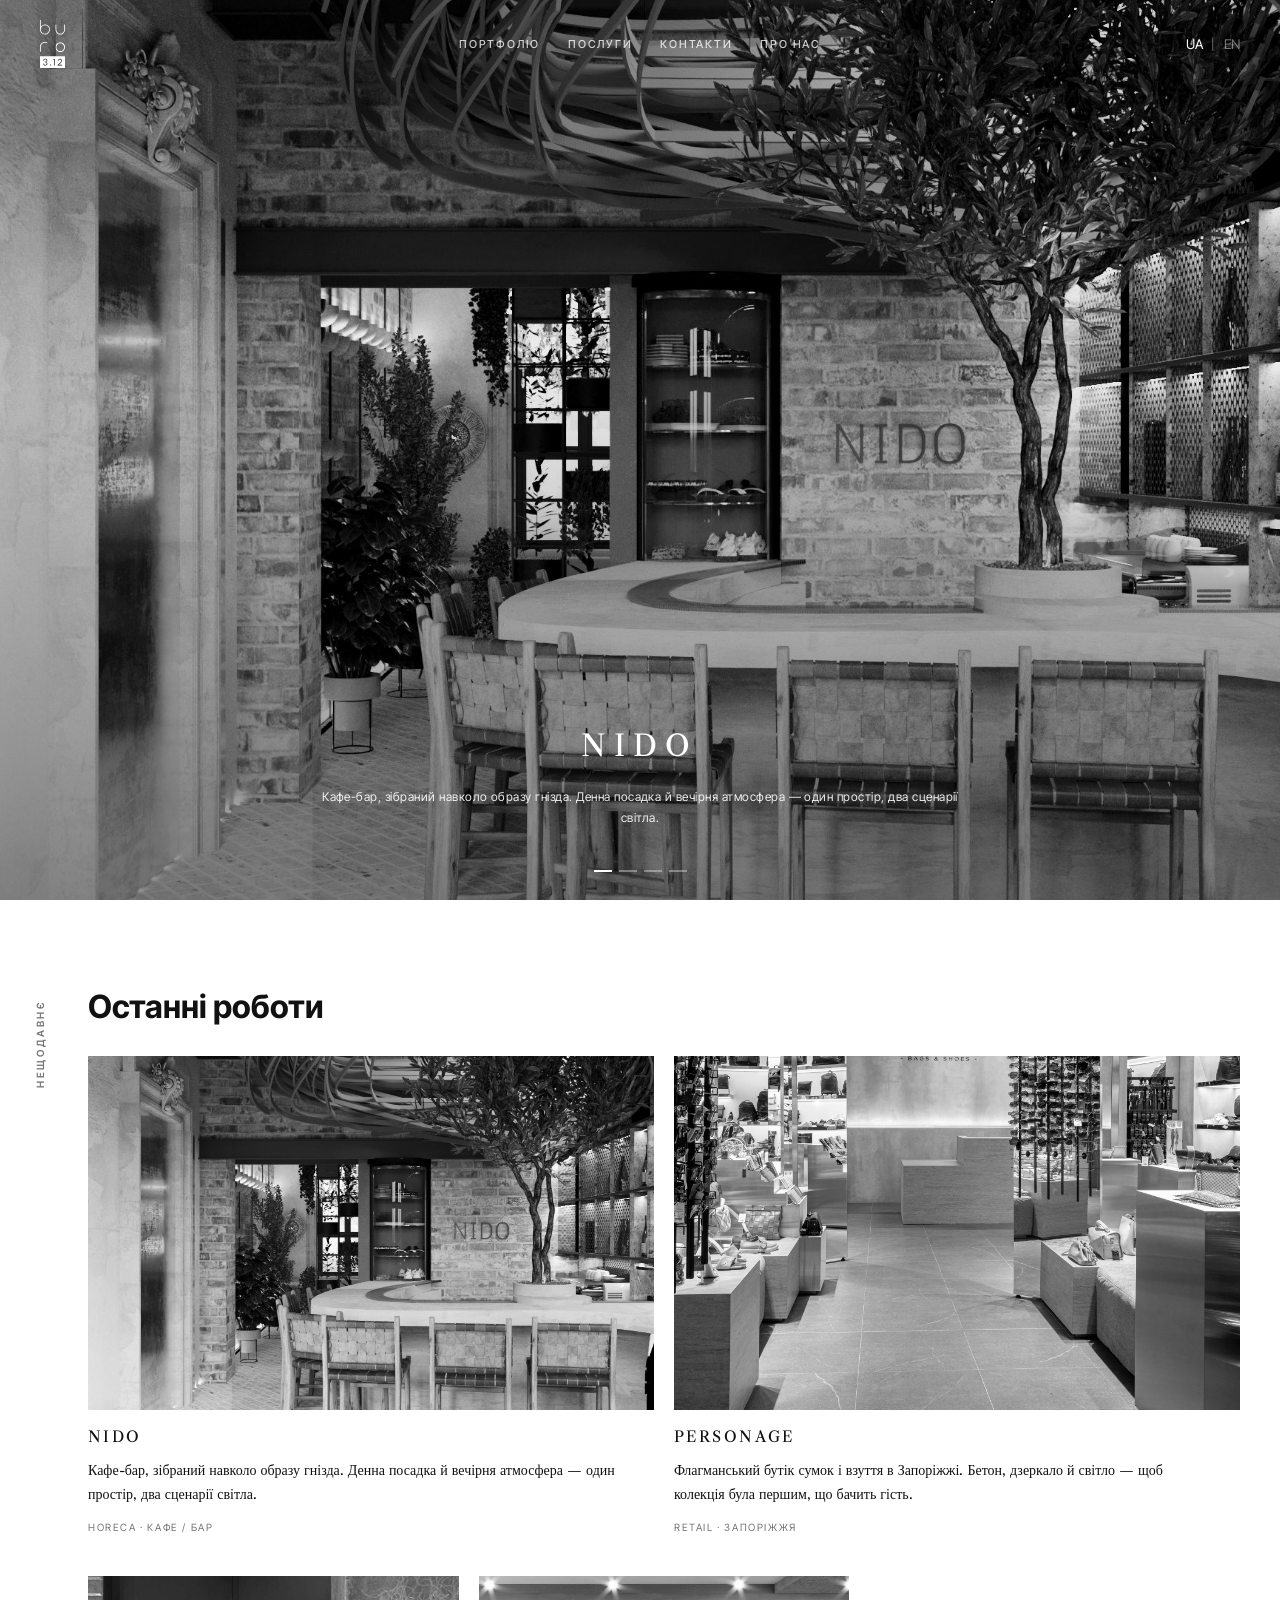
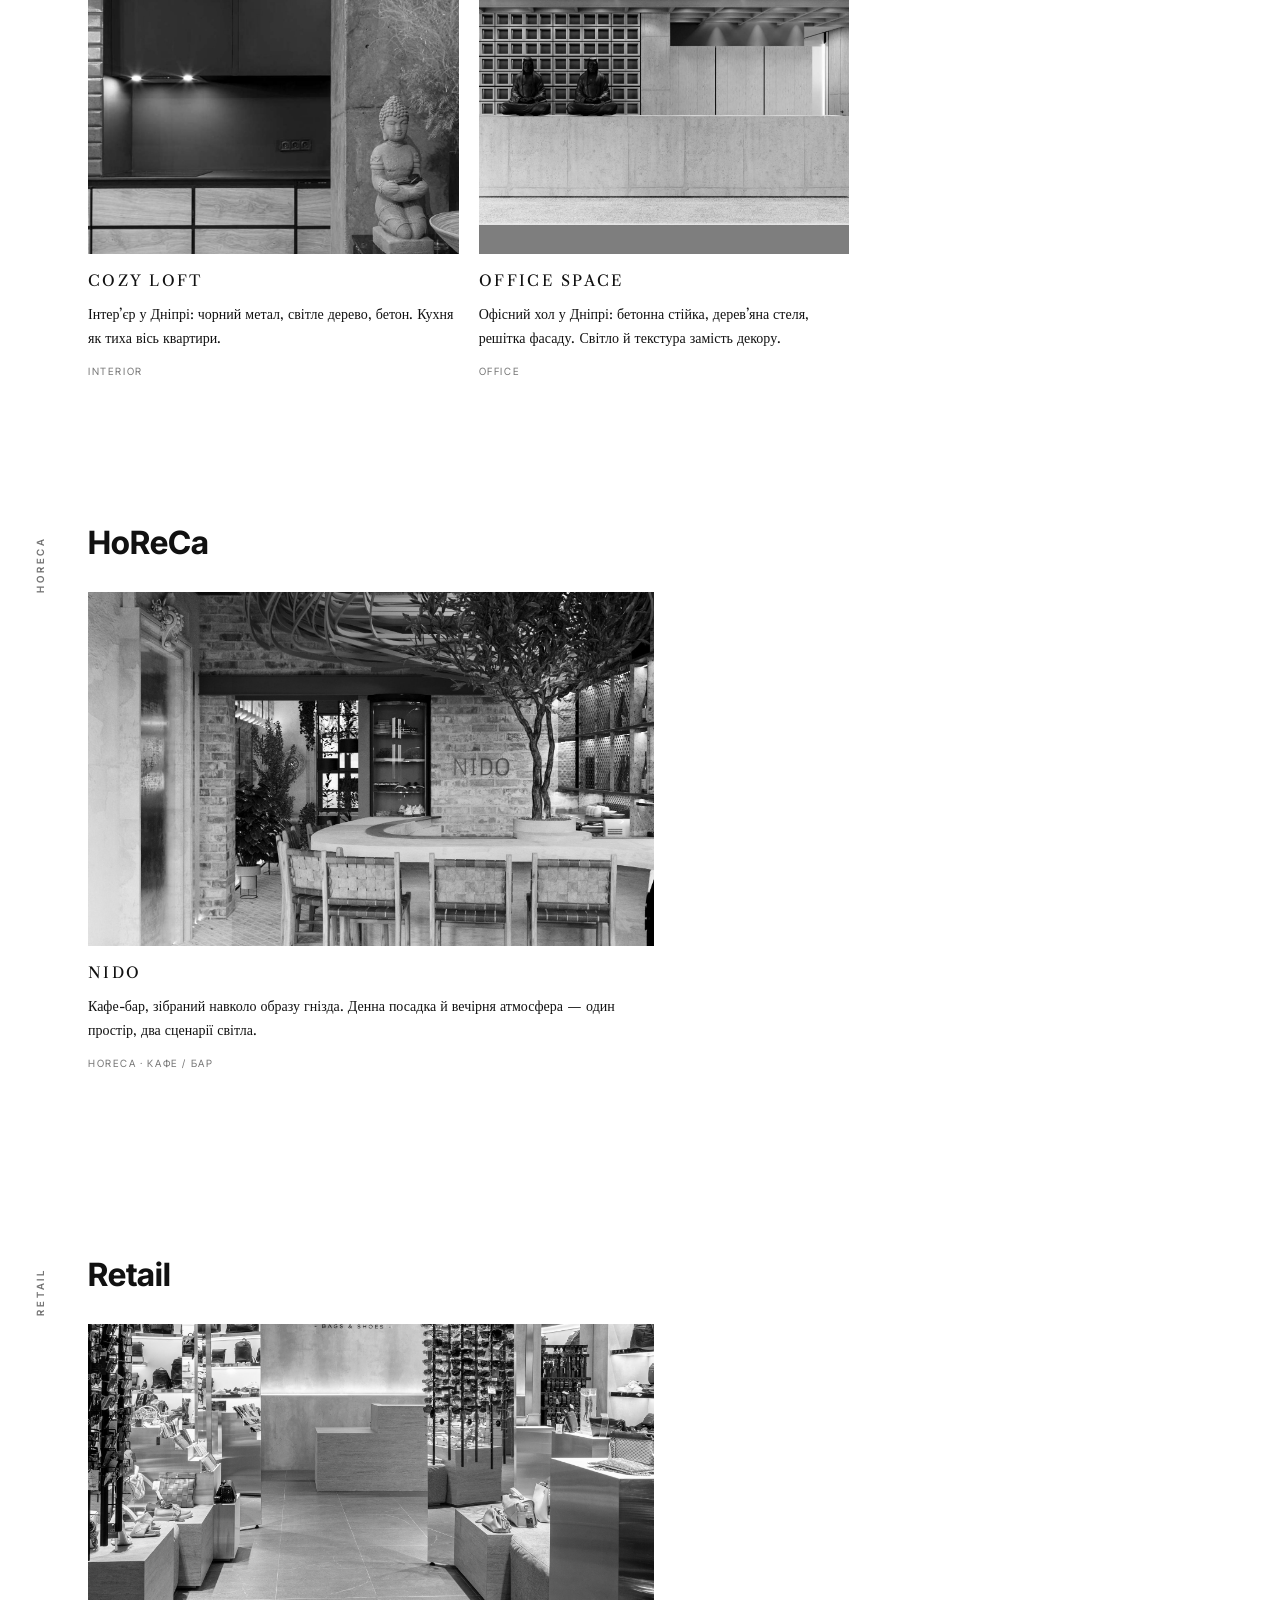
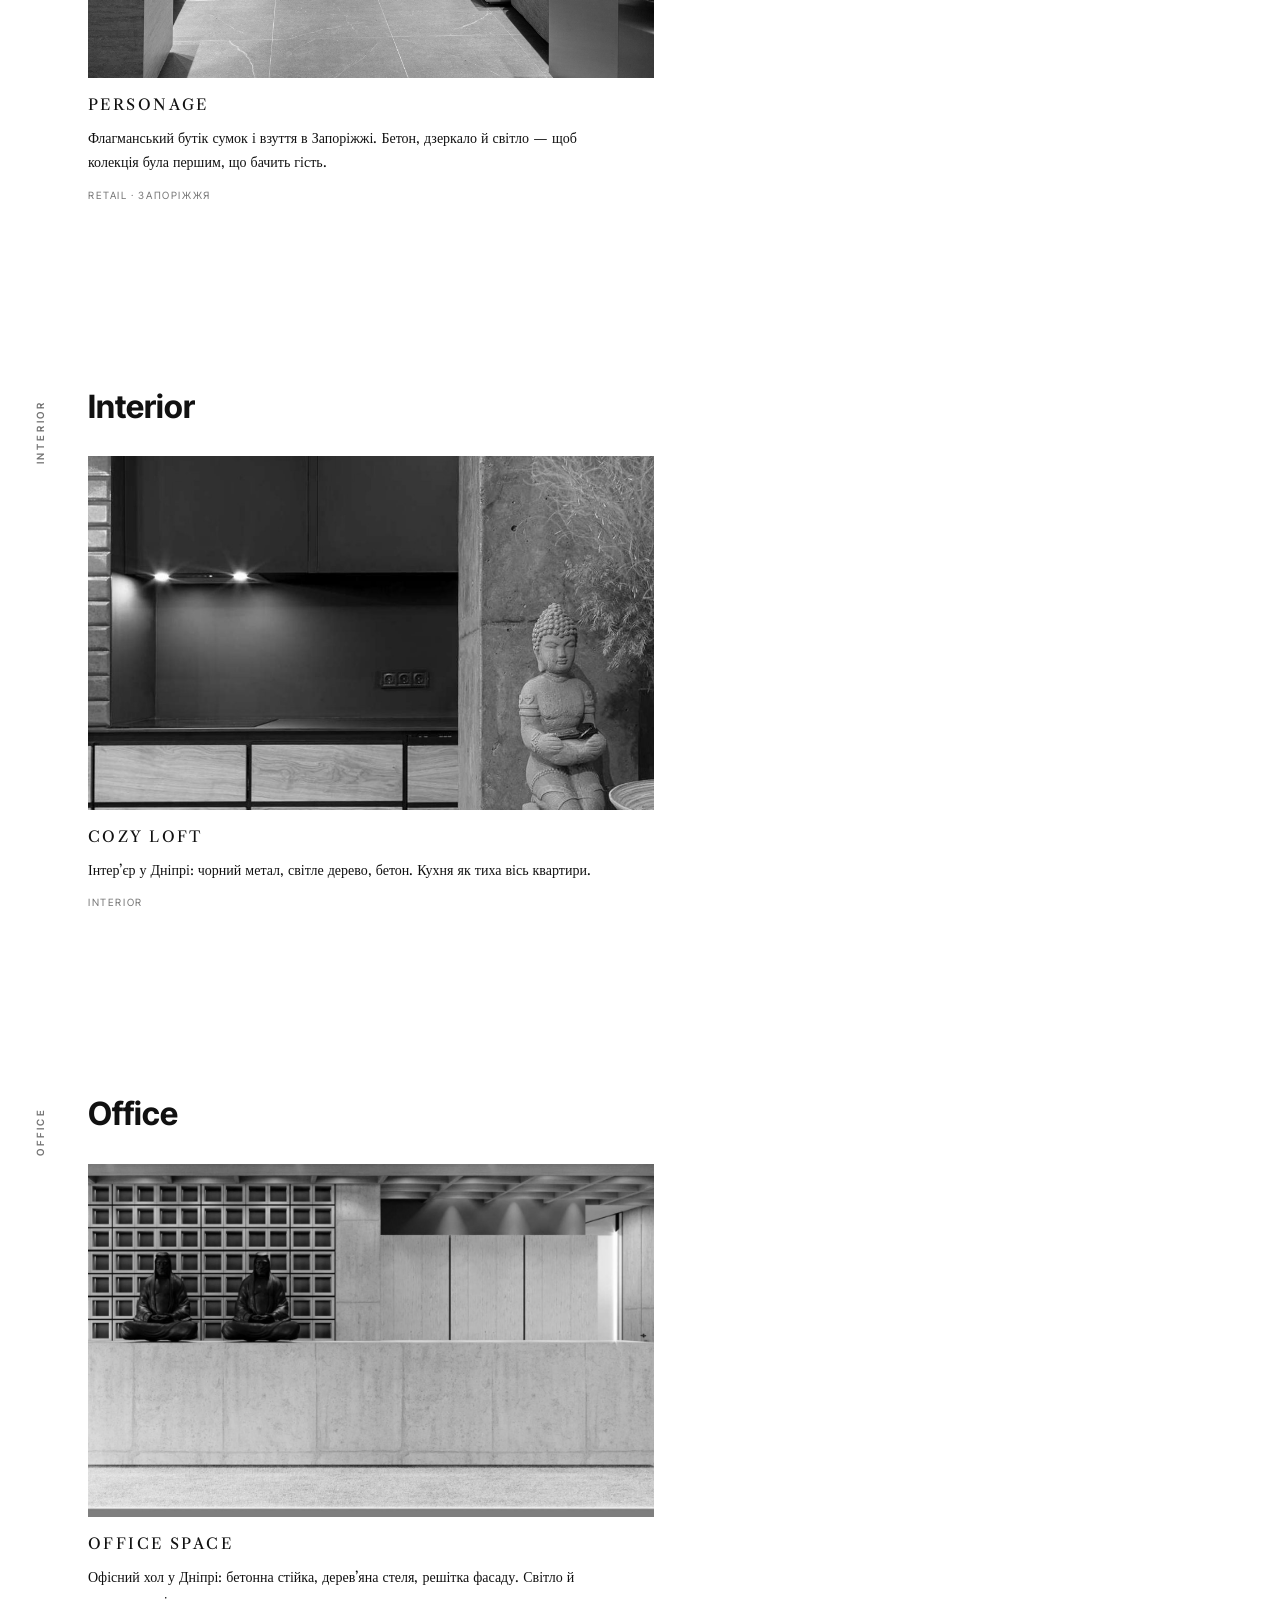
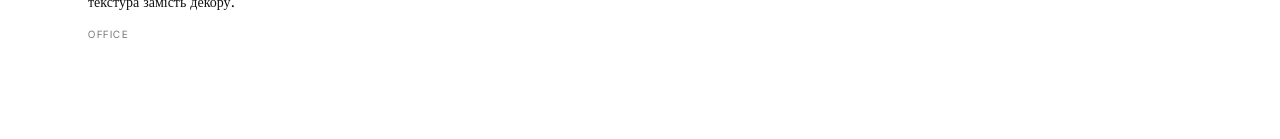
==== commit d8e7d5a6: "Move About to the end of the header navigation. Co-authored-by: Cursor <cursoragent@cursor.com>" ====
--- a/index.html
+++ b/index.html
@@ -19,9 +19,9 @@
   </a>
   <nav class="nav-text">
     <a href="portfolio.html" data-i18n="nav_portfolio">Портфоліо</a>
-    <a href="about.html" data-i18n="nav_about">Про нас</a>
     <a href="services.html" data-i18n="nav_service">Послуги</a>
     <a href="contact.html" data-i18n="nav_contact">Контакти</a>
+    <a href="about.html" data-i18n="nav_about">Про нас</a>
   </nav>
   <div class="lang-switch">
     <button type="button" data-lang="uk">UA</button>
@@ -169,6 +169,6 @@
   </section>
 </main>
 
-<script src="js/site.js?v=13"></script>
+<script src="js/site.js?v=15"></script>
 </body>
 </html>
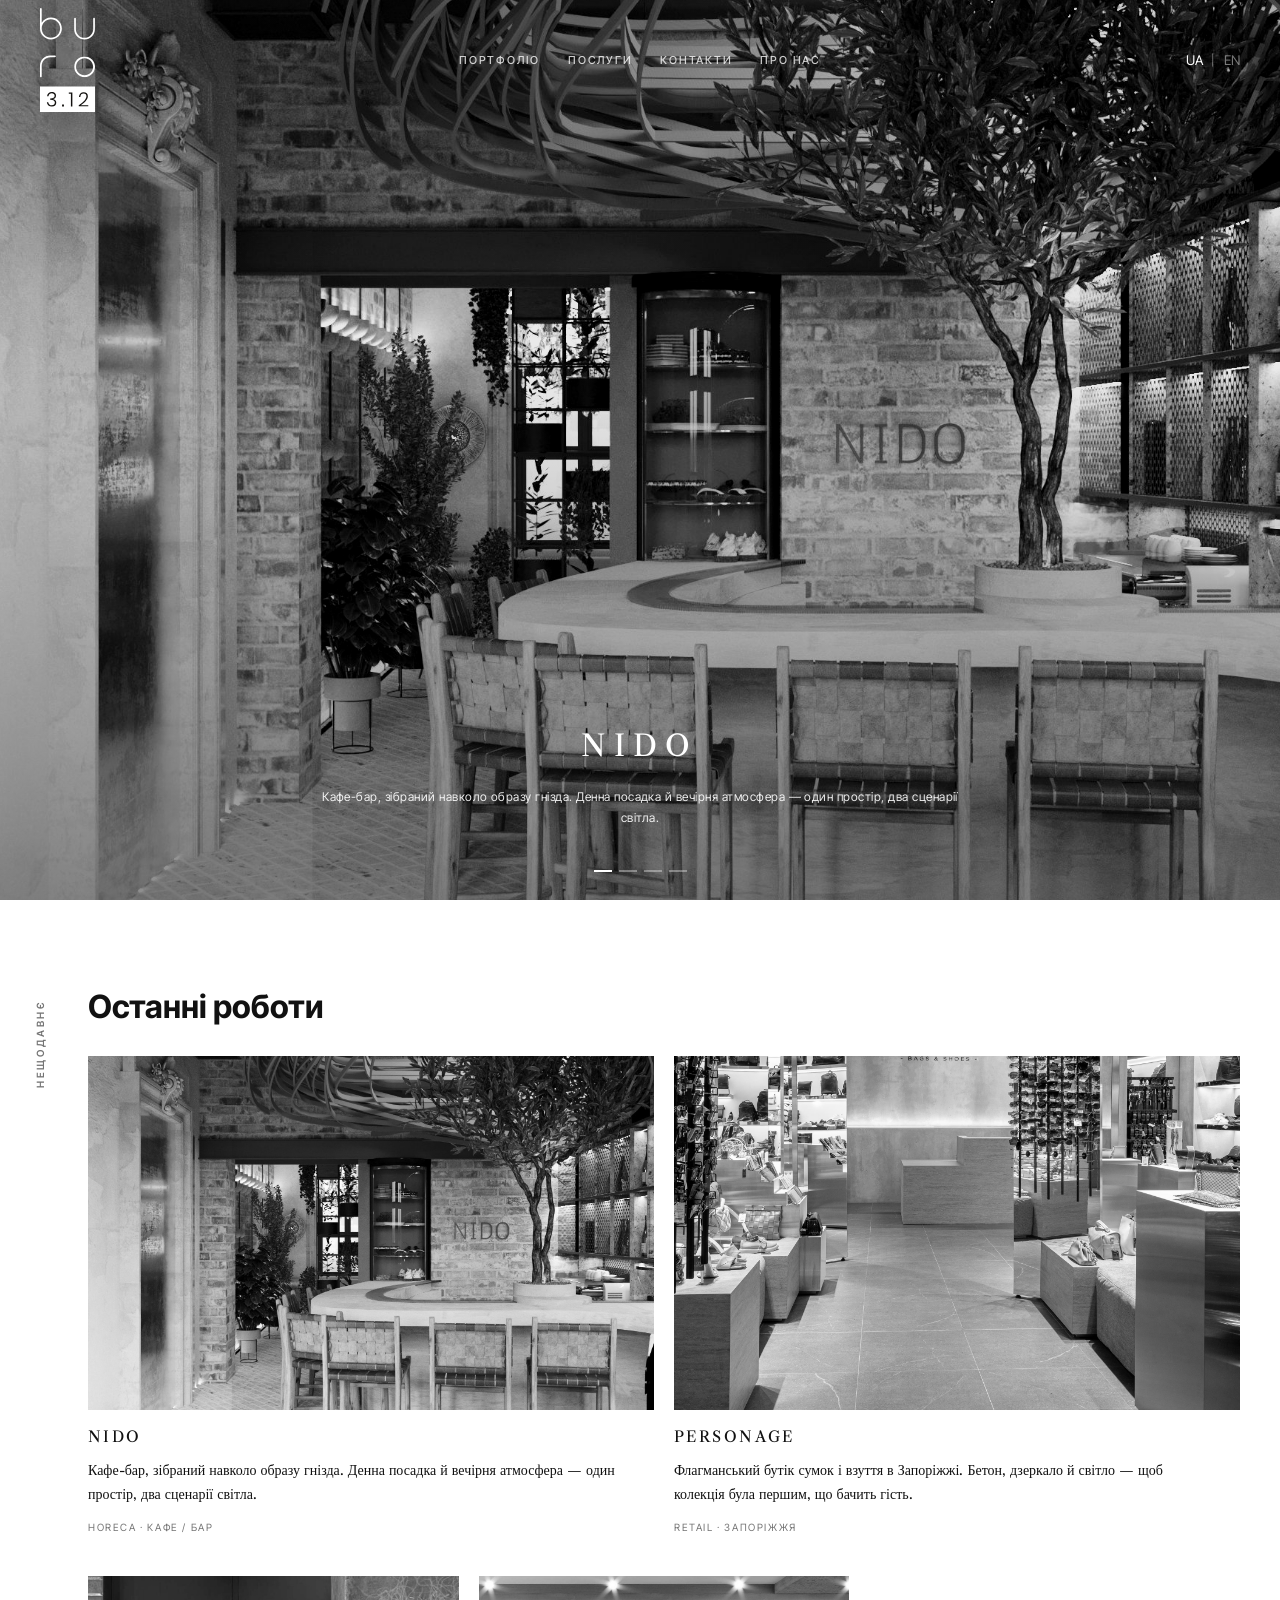
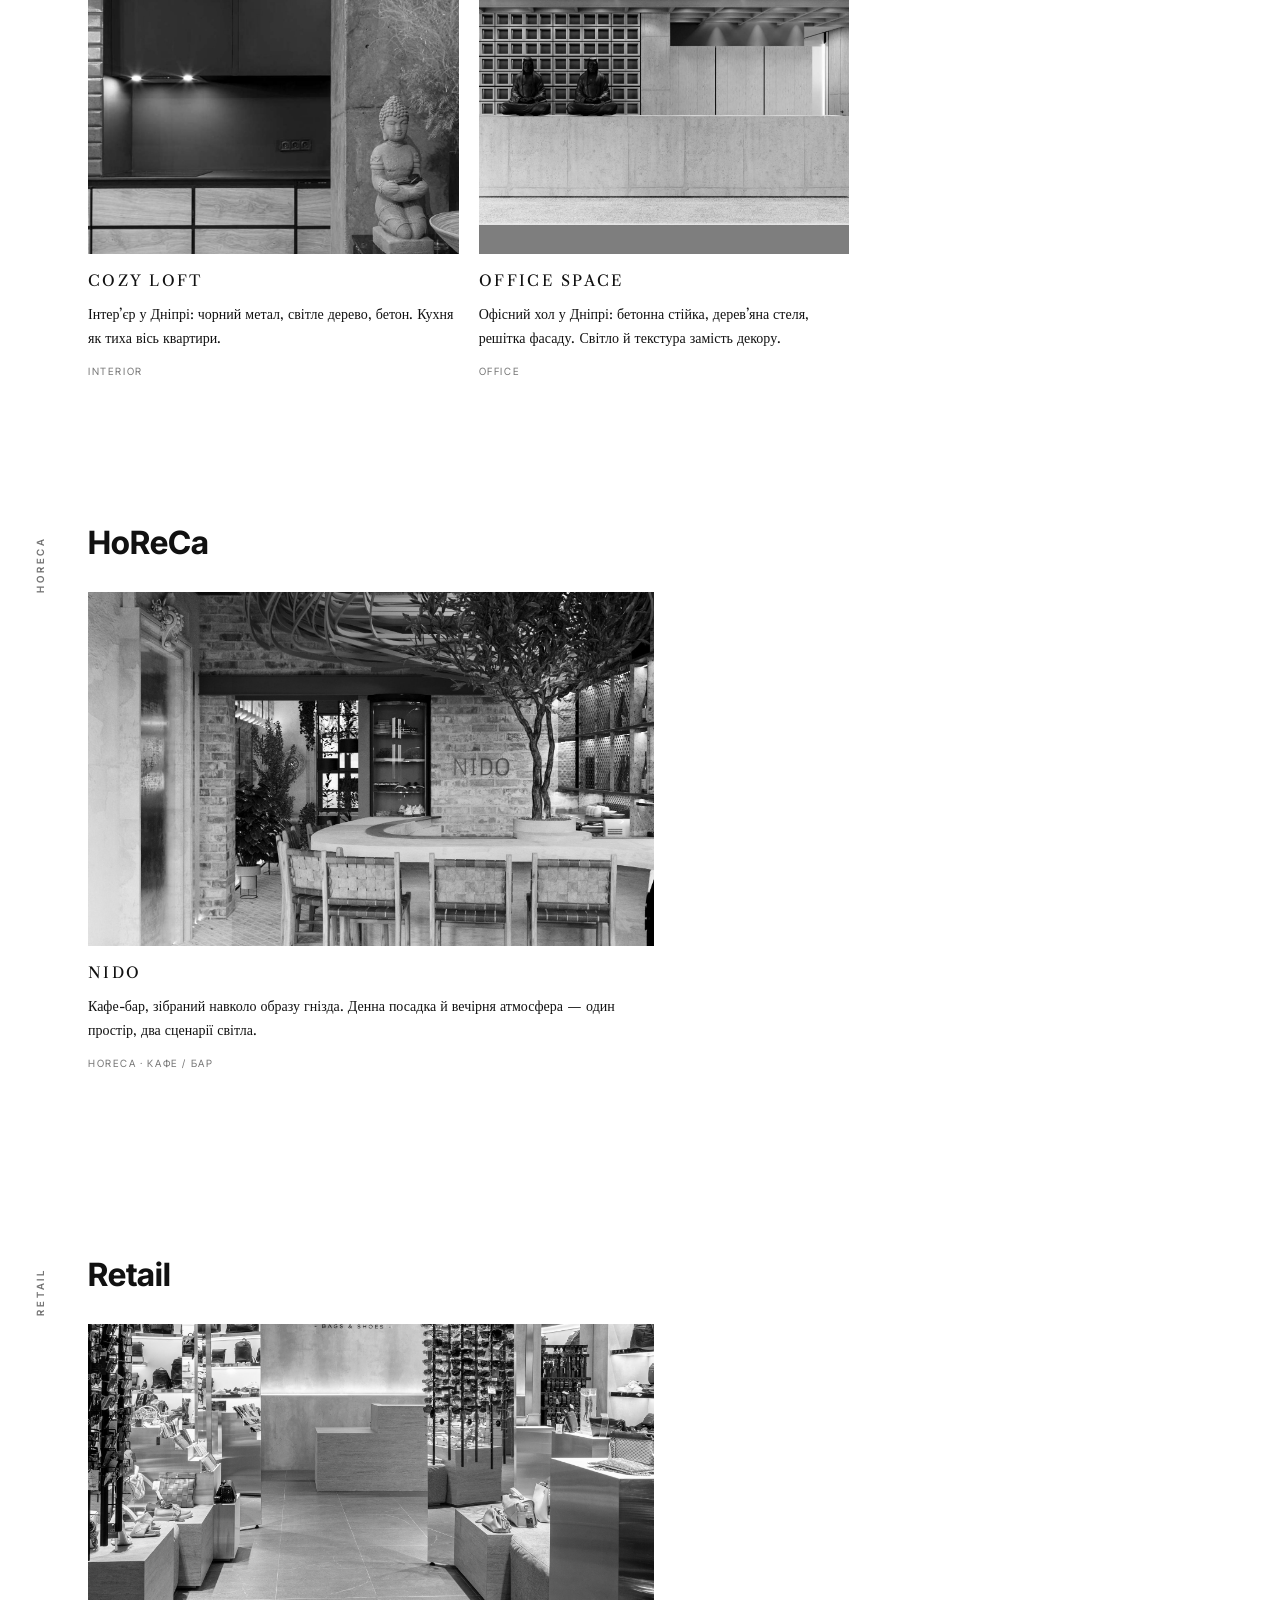
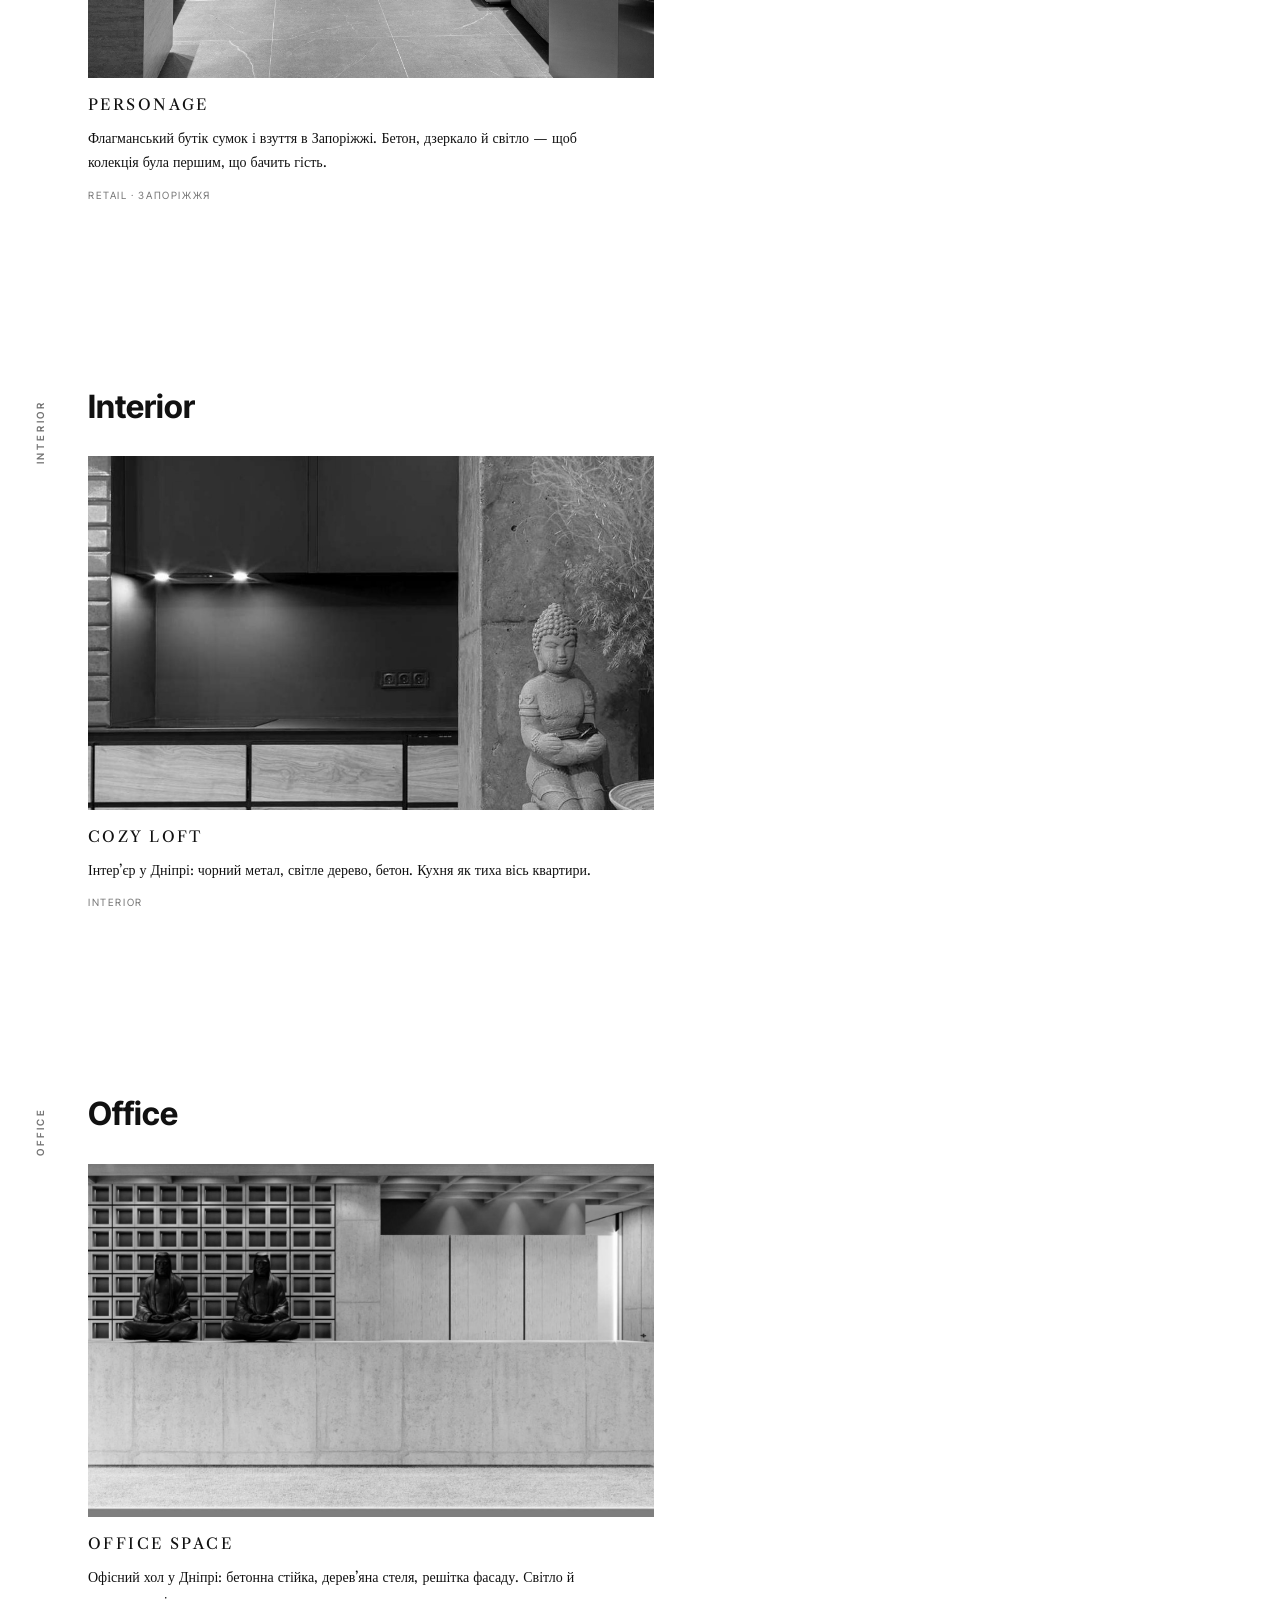
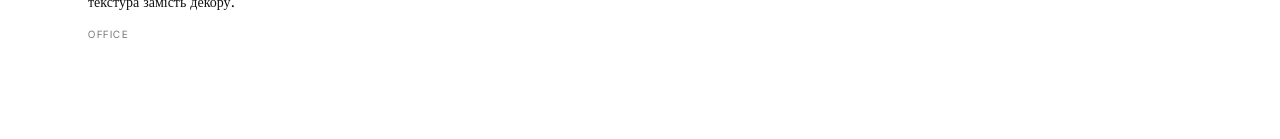
==== commit 1cc6b6a3: "Scale the header mark so it reads as a tall studio seal. Co-authored-by: Cursor <cursoragent@cursor." ====
--- a/index.html
+++ b/index.html
@@ -9,7 +9,7 @@
 <link rel="preconnect" href="https://fonts.googleapis.com">
 <link rel="preconnect" href="https://fonts.gstatic.com" crossorigin>
 <link href="https://fonts.googleapis.com/css2?family=Inter+Tight:wght@400;500;600&family=Libre+Caslon+Text:ital,wght@0,400;0,700;1,400&display=swap" rel="stylesheet">
-<link rel="stylesheet" href="css/site.css?v=13">
+<link rel="stylesheet" href="css/site.css?v=16">
 </head>
 <body class="home">
 
--- a/css/site.css
+++ b/css/site.css
@@ -26,7 +26,7 @@
 .site-header {
   position: fixed; inset: 0 0 auto 0;
   z-index: 50;
-  height: 88px;
+  height: 120px;
   display: grid;
   grid-template-columns: 1fr auto 1fr;
   align-items: center;
@@ -41,8 +41,16 @@
   background: var(--paper);
   color: var(--ink);
 }
-.brand { justify-self: start; }
-.brand img { height: 48px; width: auto; display: block; }
+.brand { justify-self: start; display: flex; align-items: center; }
+.brand img {
+  height: 104px;
+  width: auto;
+  display: block;
+}
+.home .site-header:not(.is-solid) .brand img,
+.has-hero .site-header:not(.is-solid) .brand img {
+  filter: drop-shadow(0 6px 18px rgba(0,0,0,.35));
+}
 .nav-text {
   justify-self: center;
   display: flex; gap: 28px;
@@ -151,7 +159,7 @@
 
 /* INNER */
 .wrap { width: min(1180px, calc(100% - 56px)); margin: 0 auto; }
-.page-main { padding: 128px 0 96px; }
+.page-main { padding: 156px 0 96px; }
 .kicker {
   font-size: 10px;
   font-weight: 600;
@@ -251,7 +259,7 @@
 .j-card:hover img { filter: grayscale(0); transform: scale(1.03); }
 .j-card[hidden] { display: none; }
 
-.page-screen { padding: 128px 0 72px; }
+.page-screen { padding: 156px 0 72px; }
 .page-screen .journal { padding-top: 40px; }
 .page-title-center { text-align: center; margin-bottom: 8px; }
 .filters {
@@ -574,10 +582,10 @@
 }
 
 @media (max-width: 900px) {
-  .site-header { padding: 0 18px; height: 72px; }
+  .site-header { padding: 0 18px; height: 92px; }
   .nav-text { gap: 14px; font-size: 9px; }
   .lang-switch { font-size: 9px; gap: 6px; }
-  .brand img { height: 40px; }
+  .brand img { height: 80px; }
   .journal { padding: 64px 18px 40px; }
   .journal-side {
     position: static;
